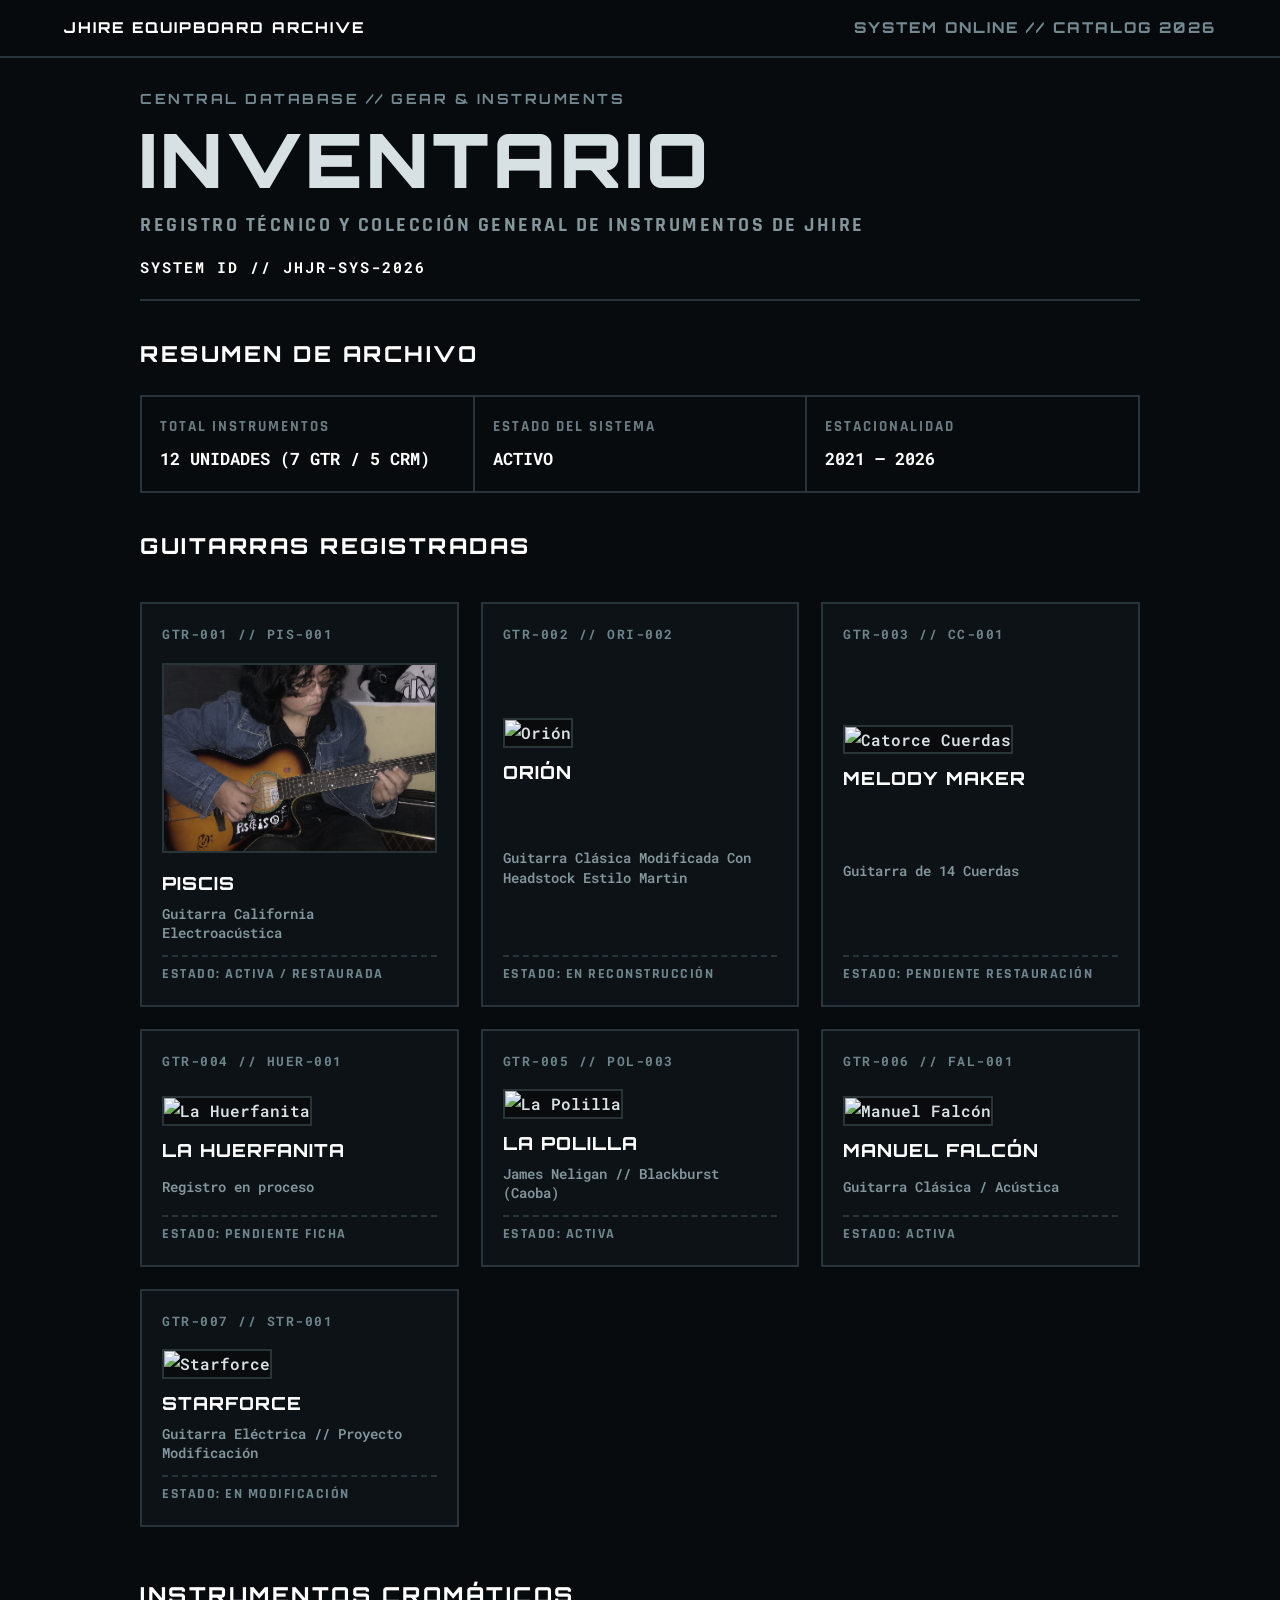
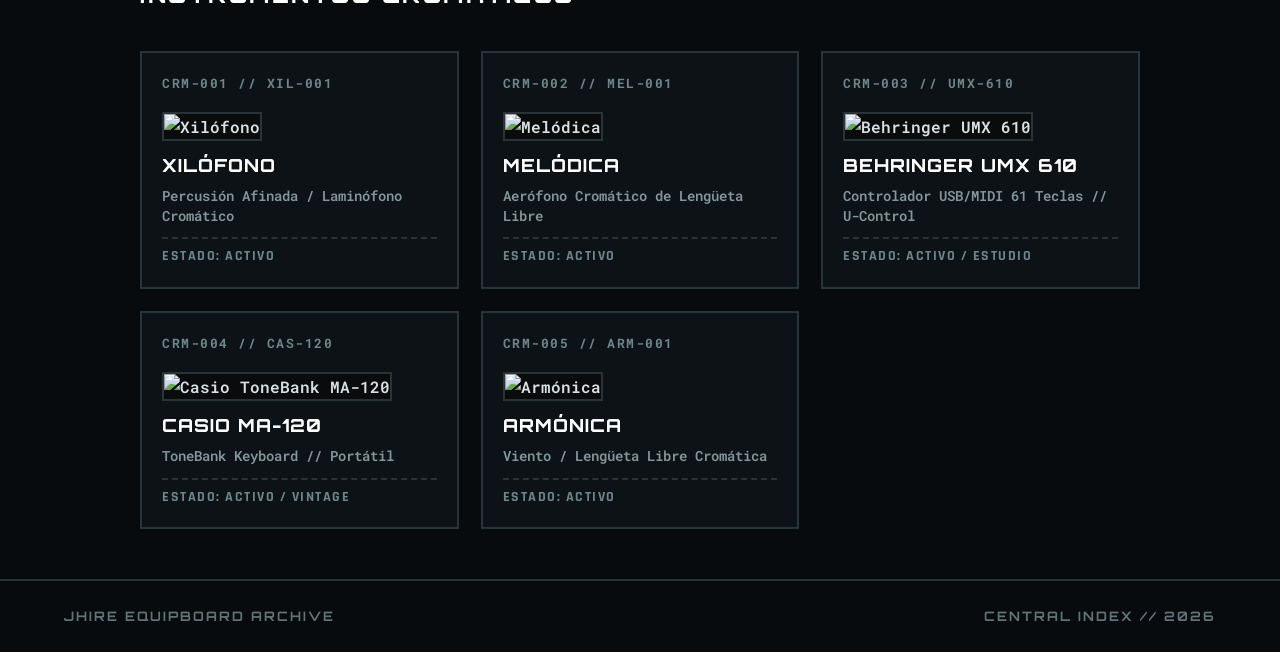
==== index.html @ e53de6ff "Actualizar index.html" ====
<!DOCTYPE html>
<html lang="es">
<head>
    <meta charset="UTF-8">
    <meta name="viewport" content="width=device-width, initial-scale=1.0">
    <title>JHIRE EQUIPBOARD ARCHIVE</title>
    <link rel="preconnect" href="https://fonts.googleapis.com">
    <link rel="preconnect" href="https://fonts.gstatic.com" crossorigin>
    <link href="https://fonts.googleapis.com/css2?family=Share+Tech+Mono&family=Space+Mono:ital,wght@0,400;0,700;1,400&display=swap" rel="stylesheet">
    <link rel="stylesheet" href="style.css">
    <link rel="icon" type="image/png" href="favicon.png">
</head>
<body>

    <header>
        <div class="system">
            JHIRE EQUIPBOARD ARCHIVE
        </div>
        <div class="status">
            SYSTEM ONLINE // CATALOG 2026
        </div>
    </header>

    <main>

        <section class="hero">
            <div class="classification">
                CENTRAL DATABASE // GEAR & INSTRUMENTS
            </div>
            <h1>INVENTARIO</h1>
            <p class="subtitle">
                REGISTRO TÉCNICO Y COLECCIÓN GENERAL DE INSTRUMENTOS DE JHIRE
            </p>
            <p class="serial">
                SYSTEM ID // JHJR-SYS-2026
            </p>
        </section>

        <!-- DASHBOARD DE MÉTRICAS GENERALES -->
        <section class="specifications">
            <h2>RESUMEN DE ARCHIVO</h2>
            <div class="data-grid">
                <div>
                    <span>TOTAL INSTRUMENTOS</span>
                    <strong>12 UNIDADES (7 GTR / 5 CRM)</strong>
                </div>
                <div>
                    <span>ESTADO DEL SISTEMA</span>
                    <strong>ACTIVO</strong>
                </div>
                <div>
                    <span>ESTACIONALIDAD</span>
                    <strong>2021 — 2026</strong>
                </div>
            </div>
        </section>

        <!-- SECCIÓN 01: GUITARRAS REGISTRADAS -->
        <section class="catalog">
            <h2>GUITARRAS REGISTRADAS</h2>

            <div class="guitar-grid">

                <!-- TARJETA 01: PISCIS -->
                <div class="guitar-card">
                    <span class="serial">GTR-001 // PIS-001</span>
                    <a href="guitarras/1_piscis/index_piscis.html">
                        <img src="1-piscis-index.png" alt="Piscis">
                        <h3>PISCIS</h3>
                    </a>
                    <p>Guitarra California Electroacústica</p>
                    <p class="status">ESTADO: ACTIVA / RESTAURADA</p>
                </div>

                <!-- TARJETA 02: ORIÓN -->
                <div class="guitar-card">
                    <span class="serial">GTR-002 // ORI-002</span>
                    <a href="guitarras/2_orion/index_orion.html">
                        <img src="guitarras/2_orion/orion-main.jpg" alt="Orión">
                        <h3>ORIÓN</h3>
                    </a>
                    <p>Guitarra Clásica Modificada Con Headstock Estilo Martin</p>
                    <p class="status">ESTADO: EN RECONSTRUCCIÓN</p>
                </div>

                <!-- TARJETA 03: MELODY MAKER -->
                <div class="guitar-card">
                    <span class="serial">GTR-003 // CC-001</span>
                    <a href="guitarras/3_catorce cuerdas/index_baca.html">
                        <img src="guitarras/3_catorce cuerdas/cc-main.jpg" alt="Catorce Cuerdas">
                        <h3>MELODY MAKER</h3>
                    </a>
                    <p>Guitarra de 14 Cuerdas</p>
                    <p class="status">ESTADO: PENDIENTE RESTAURACIÓN</p>
                </div>

                <!-- TARJETA 04: LA HUERFANITA -->
                <div class="guitar-card">
                    <span class="serial">GTR-004 // HUER-001</span>
                    <a href="guitarras/4_la_huerfanita/index_huerfanita.html">
                        <img src="guitarras/4_la_huerfanita/huerfanita-main.jpg" alt="La Huerfanita">
                        <h3>LA HUERFANITA</h3>
                    </a>
                    <p>Registro en proceso</p>
                    <p class="status">ESTADO: PENDIENTE FICHA</p>
                </div>

                <!-- TARJETA 05: LA POLILLA -->
                <div class="guitar-card">
                    <span class="serial">GTR-005 // POL-003</span>
                    <a href="guitarras/5_la_polilla/index_polilla.html">
                        <img src="guitarras/5_la_polilla/polilla-main.jpg" alt="La Polilla">
                        <h3>LA POLILLA</h3>
                    </a>
                    <p>James Neligan // Blackburst (Caoba)</p>
                    <p class="status">ESTADO: ACTIVA</p>
                </div>

                <!-- TARJETA 06: MANUEL FALCÓN -->
                <div class="guitar-card">
                    <span class="serial">GTR-006 // FAL-001</span>
                    <a href="guitarras/6_manuel_falcon/index_falcon.html">
                        <img src="guitarras/6_manuel_falcon/falcon-main.jpg" alt="Manuel Falcón">
                        <h3>MANUEL FALCÓN</h3>
                    </a>
                    <p>Guitarra Clásica / Acústica</p>
                    <p class="status">ESTADO: ACTIVA</p>
                </div>

                <!-- TARJETA 07: STARFORCE -->
                <div class="guitar-card">
                    <span class="serial">GTR-007 // STR-001</span>
                    <a href="guitarras/7_starforce/index_starforce.html">
                        <img src="guitarras/7_starforce/starforce-main.jpg" alt="Starforce">
                        <h3>STARFORCE</h3>
                    </a>
                    <p>Guitarra Eléctrica // Proyecto Modificación</p>
                    <p class="status">ESTADO: EN MODIFICACIÓN</p>
                </div>

            </div>
        </section>

        <!-- SECCIÓN 02: INSTRUMENTOS CROMÁTICOS -->
        <section class="catalog">
            <h2>INSTRUMENTOS CROMÁTICOS</h2>

            <div class="guitar-grid">

                <!-- TARJETA 01: XILÓFONO -->
                <div class="guitar-card">
                    <span class="serial">CRM-001 // XIL-001</span>
                    <a href="cromaticos/1_xilofono/index_xilofono.html">
                        <img src="cromaticos/1_xilofono/xilofono-main.jpg" alt="Xilófono">
                        <h3>XILÓFONO</h3>
                    </a>
                    <p>Percusión Afinada / Laminófono Cromático</p>
                    <p class="status">ESTADO: ACTIVO</p>
                </div>

                <!-- TARJETA 02: MELÓDICA -->
                <div class="guitar-card">
                    <span class="serial">CRM-002 // MEL-001</span>
                    <a href="cromaticos/2_melodica/index_melodica.html">
                        <img src="cromaticos/2_melodica/melodica-main.jpg" alt="Melódica">
                        <h3>MELÓDICA</h3>
                    </a>
                    <p>Aerófono Cromático de Lengüeta Libre</p>
                    <p class="status">ESTADO: ACTIVO</p>
                </div>

                <!-- TARJETA 03: BEHRINGER UMX 610 -->
                <div class="guitar-card">
                    <span class="serial">CRM-003 // UMX-610</span>
                    <a href="cromaticos/3_behringermidi/index_behringer.html">
                        <img src="cromaticos/3_behringermidi/behringer-main.jpg" alt="Behringer UMX 610">
                        <h3>BEHRINGER UMX 610</h3>
                    </a>
                    <p>Controlador USB/MIDI 61 Teclas // U-Control</p>
                    <p class="status">ESTADO: ACTIVO / ESTUDIO</p>
                </div>

                <!-- TARJETA 04: CASIO TONEBANK MA-120 -->
                <div class="guitar-card">
                    <span class="serial">CRM-004 // CAS-120</span>
                    <a href="cromaticos/4_casiotonebank/index_casio.html">
                        <img src="cromaticos/4_casiotonebank/casio-main.jpg" alt="Casio ToneBank MA-120">
                        <h3>CASIO MA-120</h3>
                    </a>
                    <p>ToneBank Keyboard // Portátil</p>
                    <p class="status">ESTADO: ACTIVO / VINTAGE</p>
                </div>

                <!-- TARJETA 05: ARMÓNICA -->
                <div class="guitar-card">
                    <span class="serial">CRM-005 // ARM-001</span>
                    <a href="cromaticos/5_armonica/index_armonica.html">
                        <img src="cromaticos/5_armonica/armonica-main.jpg" alt="Armónica">
                        <h3>ARMÓNICA</h3>
                    </a>
                    <p>Viento / Lengüeta Libre Cromática</p>
                    <p class="status">ESTADO: ACTIVO</p>
                </div>

            </div>
        </section>

    </main>

    <footer>
        <p>JHIRE EQUIPBOARD ARCHIVE</p>
        <p>CENTRAL INDEX // 2026</p>
    </footer>

</body>
</html>
---- style.css ----
/* ===================================================
   1. CONFIGURACIÓN Y FUENTES FORMALES Y PESADAS
   =================================================== */
/* Importamos Orbitron (para títulos técnicos y formales) y Rajdhani / Roboto Mono */
@import url('https://fonts.googleapis.com/css2?family=Orbitron:wght@700;800;900&family=Rajdhani:wght@600;700&family=Roboto+Mono:wght@600;700&display=swap');

*,
*::before,
*::after {
  box-sizing: border-box;
  margin: 0;
  padding: 0;
}

body {
  background: #080b0d;
  color: #d7e0e3;
  /* Se aumenta el tamaño de fuente general a 16px */
  font-family: 'Roboto Mono', monospace;
  font-size: 16px;
  font-weight: 600;
  line-height: 1.6;
}

/* ===================================================
   2. NAVEGACIÓN Y ENCABEZADO
   =================================================== */
header {
  position: sticky;
  top: 0;
  z-index: 1000;
  display: flex;
  justify-content: space-between;
  align-items: center;
  padding: 16px 5%;
  background-color: rgba(8, 11, 13, 0.95);
  backdrop-filter: blur(8px);
  border-bottom: 2px solid #27343a;
  font-family: 'Orbitron', sans-serif;
  font-size: 15px;
  font-weight: 800;
  letter-spacing: 2px;
}

.system {
  color: #ffffff;
}

.status {
  color: #728890;
}

/* ===================================================
   3. ESTRUCTURA PRINCIPAL Y HERO
   =================================================== */
main {
  width: min(1000px, 90%);
  margin: 0 auto;
}

section {
  margin-bottom: 35px;
}

.hero {
  padding: 30px 0 20px;
  border-bottom: 2px solid #27343a;
}

.classification {
  margin-bottom: 10px;
  color: #728890;
  font-family: 'Orbitron', sans-serif;
  font-size: 14px;
  font-weight: 700;
  letter-spacing: 2.5px;
}

h1 {
  /* Título de mayor impacto y legibilidad */
  font-family: 'Orbitron', sans-serif;
  font-size: clamp(45px, 7vw, 75px);
  font-weight: 900;
  line-height: 1.05;
  letter-spacing: 4px;
  text-transform: uppercase;
}

h2 {
  margin-bottom: 24px;
  color: #ffffff;
  font-family: 'Orbitron', sans-serif;
  font-size: 22px;
  font-weight: 800;
  letter-spacing: 2.5px;
  text-transform: uppercase;
}

.subtitle {
  margin-top: 10px;
  color: #82969c;
  font-family: 'Rajdhani', sans-serif;
  font-size: 20px;
  font-weight: 700;
  letter-spacing: 2.5px;
}

.serial {
  margin-top: 14px;
  color: #ffffff;
  font-family: 'Roboto Mono', monospace;
  font-size: 15px;
  font-weight: 700;
  letter-spacing: 2px;
}

/* ===================================================
   4. ELEMENTOS MULTIMEDIA Y GRILLAS DE DATOS
   =================================================== */
.photo {
  margin: 25px 0;
}

.photo img,
main section > img {
  display: block;
  max-width: 100%;
  max-height: 420px;
  width: auto;
  height: auto;
  margin: 0 auto;
  border: 2px solid #27343a;
  object-fit: contain;
  filter: grayscale(15%);
  transition: filter 0.3s ease;
}

.photo img:hover,
main section > img:hover {
  filter: grayscale(0%);
}

.data-grid {
  display: grid;
  grid-template-columns: repeat(3, 1fr);
  border-top: 2px solid #27343a;
  border-left: 2px solid #27343a;
}

.data-grid div {
  padding: 18px;
  border-right: 2px solid #27343a;
  border-bottom: 2px solid #27343a;
}

.data-grid span {
  display: block;
  margin-bottom: 6px;
  color: #687b82;
  font-family: 'Rajdhani', sans-serif;
  font-size: 15px;
  font-weight: 700;
  letter-spacing: 2px;
  text-transform: uppercase;
}

.data-grid strong {
  color: #ffffff;
  font-family: 'Roboto Mono', monospace;
  font-size: 17px;
  font-weight: 700;
}

/* ===================================================
   5. INVENTARIO Y TARJETAS DE GUITARRAS
   =================================================== */
.guitar-grid {
  display: grid;
  grid-template-columns: repeat(auto-fill, minmax(280px, 1fr));
  gap: 22px;
  padding: 15px 0;
}

.guitar-card {
  display: flex;
  flex-direction: column;
  justify-content: space-between;
  padding: 20px;
  background: #0d1216;
  border: 2px solid #27343a;
  transition: all 0.3s ease;
}

.guitar-card:hover {
  border-color: #d7e0e3;
  transform: translateY(-4px);
  box-shadow: 0 4px 20px rgba(0, 0, 0, 0.6);
}

.guitar-card a {
  color: inherit;
  text-decoration: none;
}

.guitar-card .serial {
  margin-top: 0;
  margin-bottom: 8px;
  color: #6d858c;
  font-size: 13px;
  font-weight: 700;
  letter-spacing: 1.5px;
}

.guitar-card img {
  width: 100%;
  height: 190px;
  margin: 10px 0;
  background-color: #080b0d;
  border: 2px solid #27343a;
  object-fit: cover;
  filter: grayscale(20%);
  transition: filter 0.3s ease, border-color 0.3s ease;
}

.guitar-card:hover img {
  border-color: #6d858c;
  filter: grayscale(0%);
}

.guitar-card h3 {
  margin-bottom: 6px;
  color: #ffffff;
  font-family: 'Orbitron', sans-serif;
  font-size: 18px;
  font-weight: 800;
  letter-spacing: 1px;
}

.guitar-card p {
  color: #82969c;
  font-size: 14px;
  font-weight: 600;
  line-height: 1.4;
}

.guitar-card .status {
  margin-top: 12px;
  padding-top: 8px;
  border-top: 2px dashed #27343a;
  color: #6d858c;
  font-family: 'Rajdhani', sans-serif;
  font-size: 14px;
  font-weight: 700;
  letter-spacing: 1.5px;
}

/* ===================================================
   6. HISTORIAL, MODIFICACIONES Y EVENTOS
   =================================================== */
.history p {
  max-width: 850px;
  margin-bottom: 22px;
  color: #aebdc1;
  font-size: 16px;
}

.modifications ul {
  list-style: none;
}

.modifications li {
  padding: 14px 0;
  border-bottom: 2px solid #27343a;
  color: #aebdc1;
  font-size: 16px;
}

.modifications li::before {
  content: ">";
  margin-right: 12px;
  color: #ffffff;
  font-weight: 700;
}

.event {
  display: grid;
  grid-template-columns: 110px 1fr;
  padding: 22px 0;
  border-top: 2px solid #27343a;
}

.year {
  color: #ffffff;
  font-family: 'Orbitron', sans-serif;
  font-size: 22px;
  font-weight: 800;
}

.event h3 {
  margin-bottom: 6px;
  font-family: 'Orbitron', sans-serif;
  font-size: 16px;
  font-weight: 800;
  letter-spacing: 1.5px;
}

.event p {
  color: #82969c;
  font-size: 15px;
}

.importance {
  padding: 28px;
  border: 2px solid #27343a;
}

.importance p {
  max-width: 850px;
  margin-bottom: 18px;
  color: #aebdc1;
  font-size: 16px;
}

.quote {
  margin-top: 25px;
  color: #ffffff !important;
  font-family: 'Orbitron', sans-serif;
  font-size: 19px;
  font-weight: 800;
}

/* ===================================================
   7. PIE DE PÁGINA (FOOTER)
   =================================================== */
footer {
  display: flex;
  justify-content: space-between;
  padding: 25px 5%;
  border-top: 2px solid #27343a;
  color: #62747a;
  font-family: 'Orbitron', sans-serif;
  font-size: 13px;
  font-weight: 700;
  letter-spacing: 2px;
}

/* ===================================================
   8. ADAPTABILIDAD (RESPONSIVE - MÓVIL)
   =================================================== */
@media (max-width: 700px) {
  header {
    flex-direction: column;
    align-items: flex-start;
    gap: 8px;
  }

  .hero {
    padding-top: 30px;
  }

  .data-grid {
    grid-template-columns: 1fr;
  }

  .guitar-grid {
    grid-template-columns: 1fr;
  }

  .event {
    grid-template-columns: 80px 1fr;
  }

  .importance {
    padding: 20px;
  }

  footer {
    flex-direction: column;
    gap: 8px;
  }
}
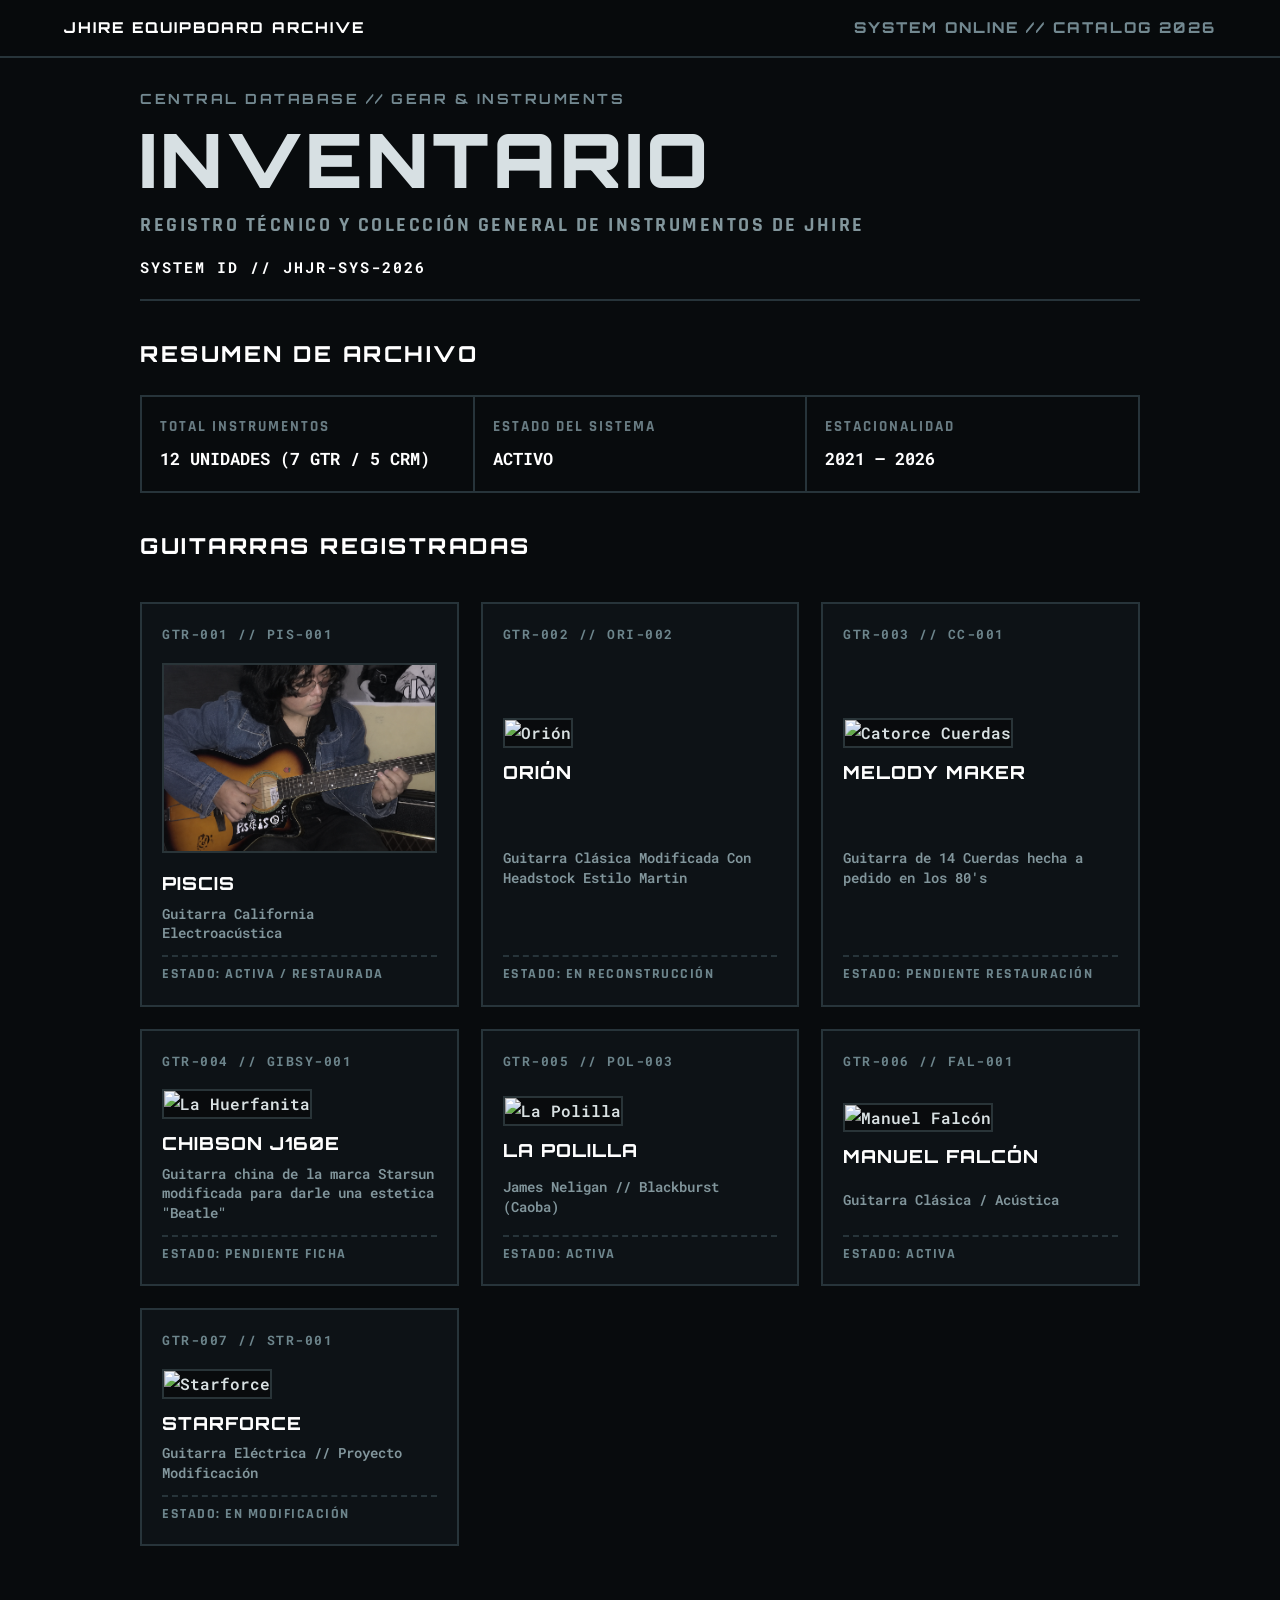
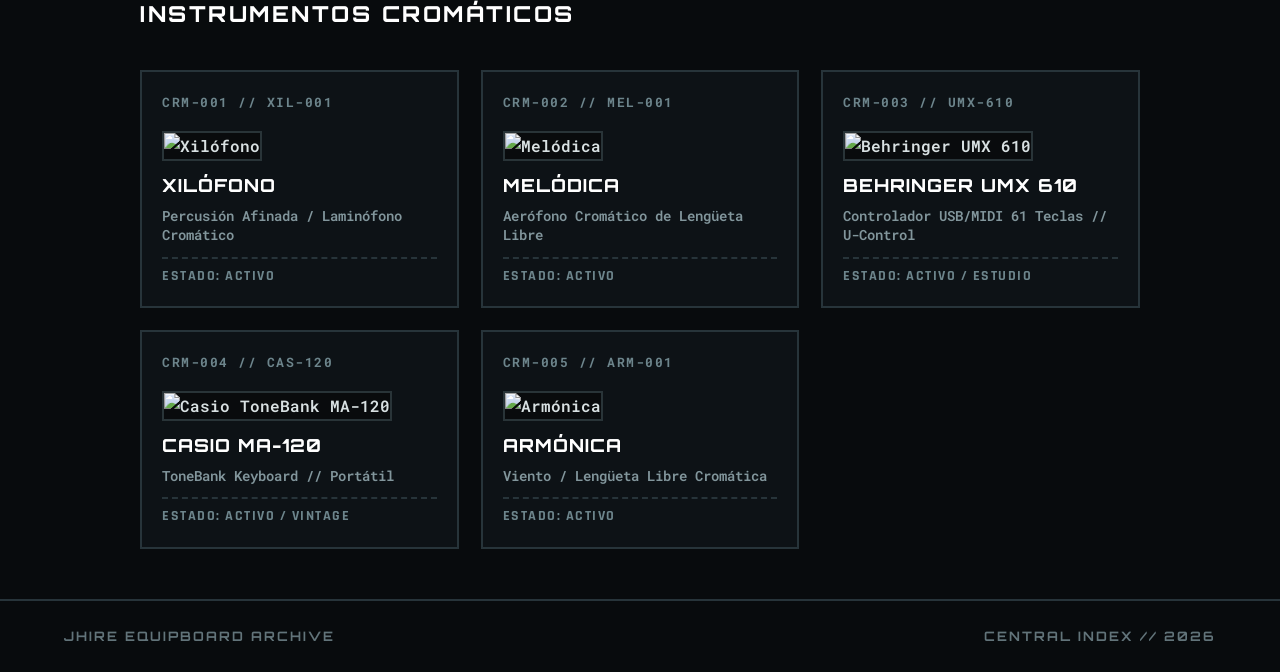
==== commit 6acb47cc: "Actualizar index.html" ====
--- a/index.html
+++ b/index.html
@@ -90,18 +90,18 @@
                         <img src="guitarras/3_catorce cuerdas/cc-main.jpg" alt="Catorce Cuerdas">
                         <h3>MELODY MAKER</h3>
                     </a>
-                    <p>Guitarra de 14 Cuerdas</p>
+                    <p>Guitarra de 14 Cuerdas hecha a pedido en los 80's</p>
                     <p class="status">ESTADO: PENDIENTE RESTAURACIÓN</p>
                 </div>
 
-                <!-- TARJETA 04: LA HUERFANITA -->
-                <div class="guitar-card">
-                    <span class="serial">GTR-004 // HUER-001</span>
+                <!-- TARJETA 04: CHIBSON -->
+                <div class="guitar-card">
+                    <span class="serial">GTR-004 // GIBSY-001</span>
                     <a href="guitarras/4_la_huerfanita/index_huerfanita.html">
                         <img src="guitarras/4_la_huerfanita/huerfanita-main.jpg" alt="La Huerfanita">
-                        <h3>LA HUERFANITA</h3>
-                    </a>
-                    <p>Registro en proceso</p>
+                        <h3>CHIBSON J160E</h3>
+                    </a>
+                    <p>Guitarra china de la marca Starsun modificada para darle una estetica "Beatle"</p>
                     <p class="status">ESTADO: PENDIENTE FICHA</p>
                 </div>
 
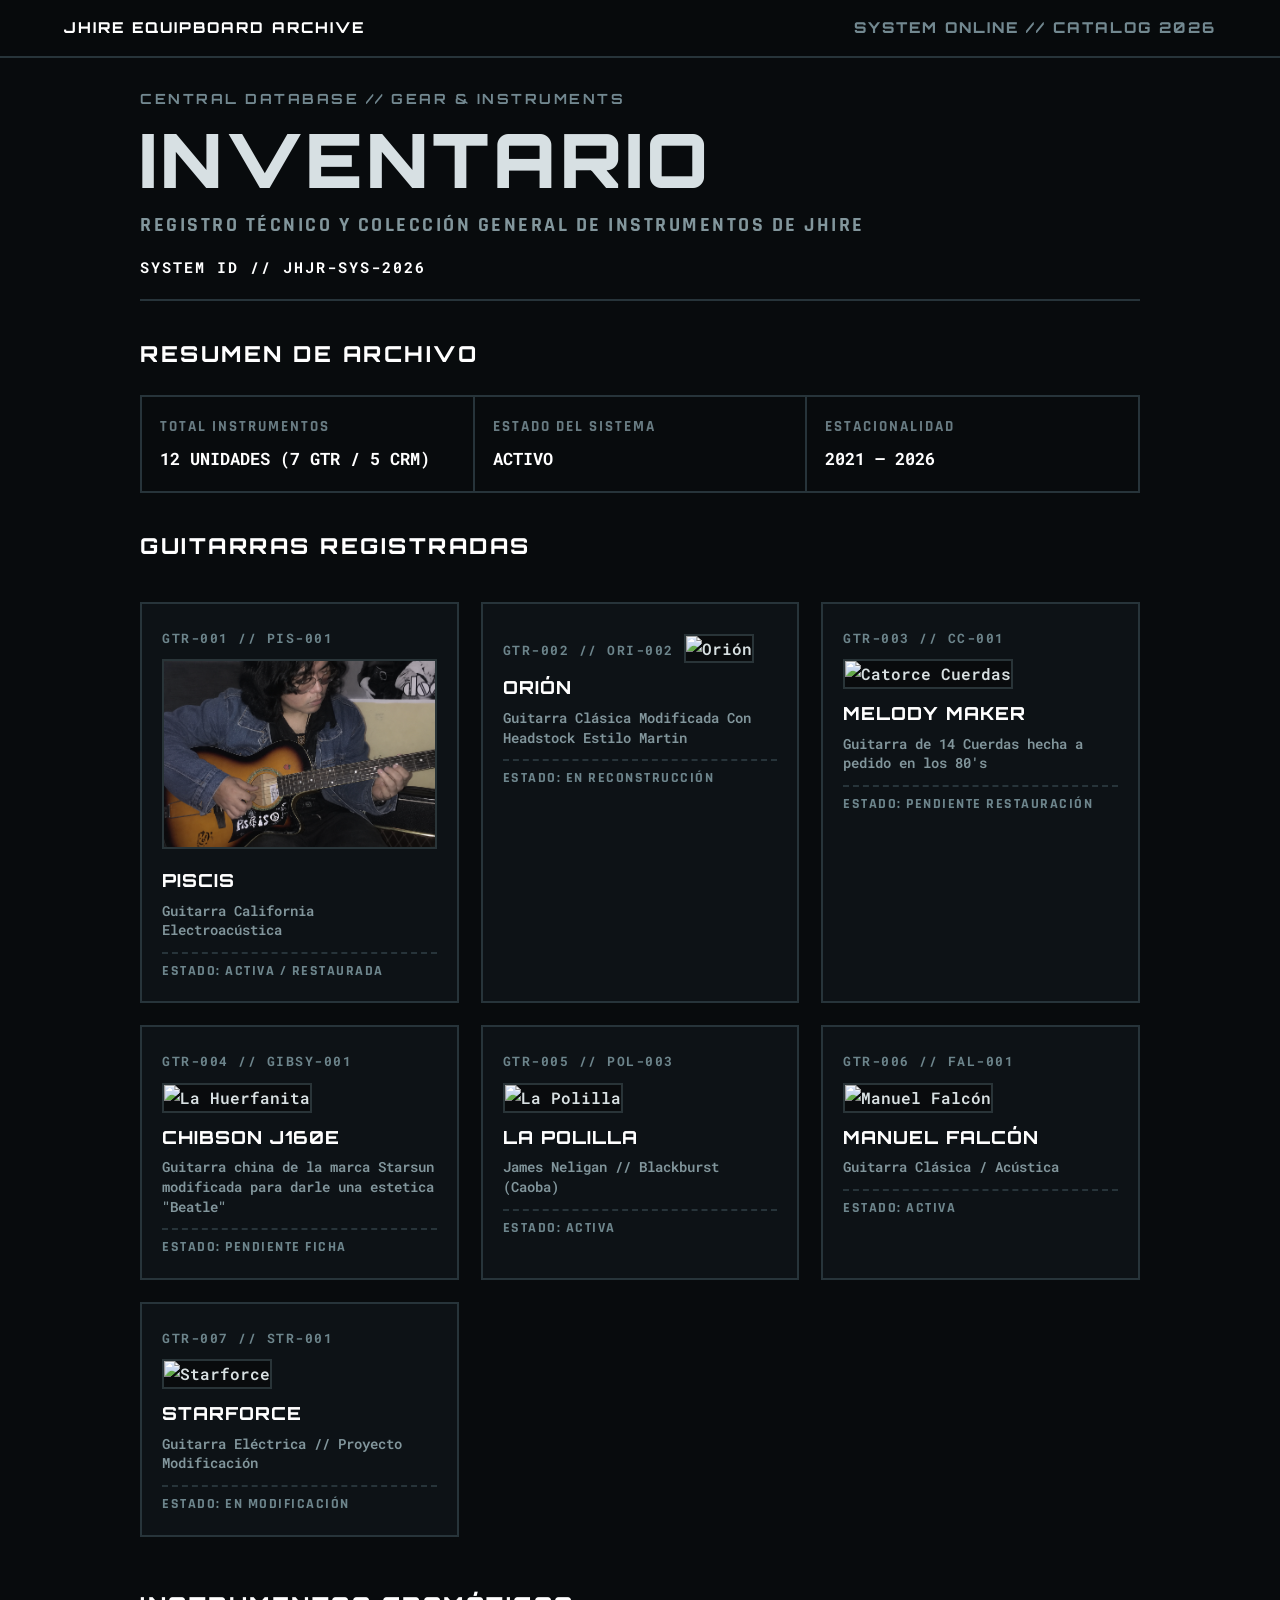
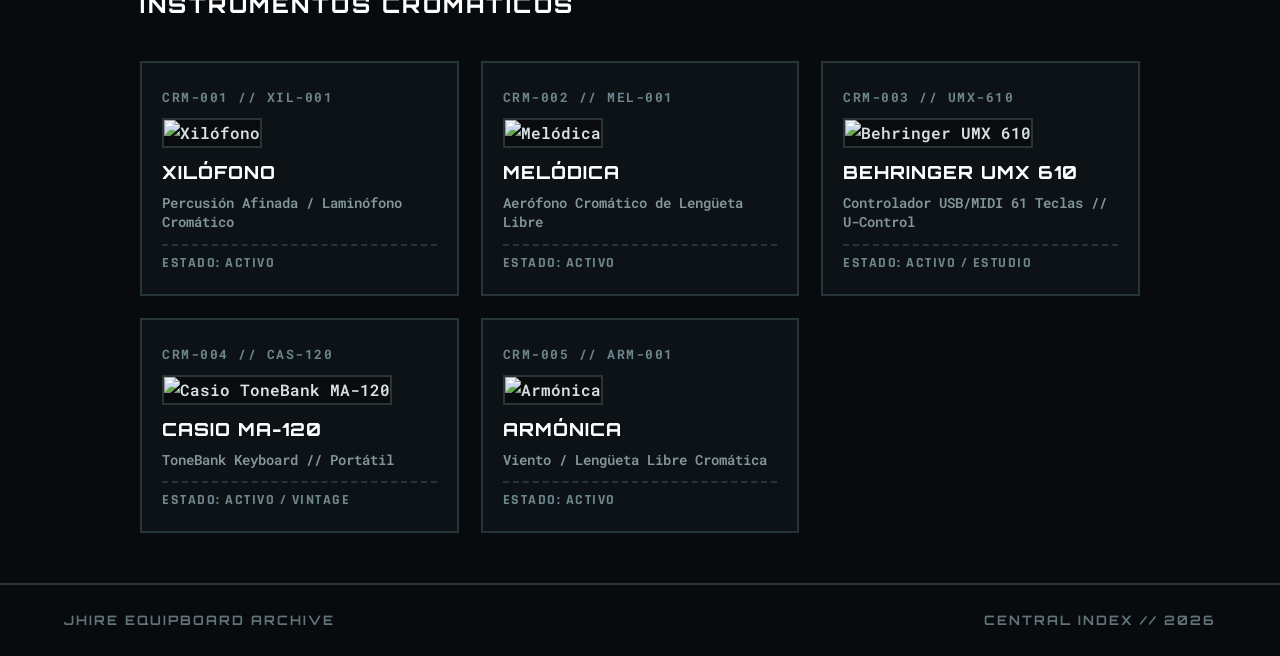
==== commit eb7f859a: "Refactor guitar card links and remove duplicates Updated guitar card links to include 'card-link' cl" ====
--- a/index.html
+++ b/index.html
@@ -63,79 +63,79 @@
 
                 <!-- TARJETA 01: PISCIS -->
                 <div class="guitar-card">
-                    <span class="serial">GTR-001 // PIS-001</span>
-                    <a href="guitarras/1_piscis/index_piscis.html">
+                    <a href="guitarras/1_piscis/index_piscis.html" class="card-link">
+                        <span class="serial">GTR-001 // PIS-001</span>
                         <img src="1-piscis-index.png" alt="Piscis">
                         <h3>PISCIS</h3>
-                    </a>
-                    <p>Guitarra California Electroacústica</p>
-                    <p class="status">ESTADO: ACTIVA / RESTAURADA</p>
+                        <p>Guitarra California Electroacústica</p>
+                        <p class="status">ESTADO: ACTIVA / RESTAURADA</p>
+                    </a>
                 </div>
 
                 <!-- TARJETA 02: ORIÓN -->
                 <div class="guitar-card">
-                    <span class="serial">GTR-002 // ORI-002</span>
-                    <a href="guitarras/2_orion/index_orion.html">
+                    <a href="guitarras/2_orion/index_orion.html" class="card-link">
+                        <span class="serial">GTR-002 // ORI-002</span>
                         <img src="guitarras/2_orion/orion-main.jpg" alt="Orión">
                         <h3>ORIÓN</h3>
-                    </a>
-                    <p>Guitarra Clásica Modificada Con Headstock Estilo Martin</p>
-                    <p class="status">ESTADO: EN RECONSTRUCCIÓN</p>
+                        <p>Guitarra Clásica Modificada Con Headstock Estilo Martin</p>
+                        <p class="status">ESTADO: EN RECONSTRUCCIÓN</p>
+                    </a>
                 </div>
 
                 <!-- TARJETA 03: MELODY MAKER -->
                 <div class="guitar-card">
-                    <span class="serial">GTR-003 // CC-001</span>
-                    <a href="guitarras/3_catorce cuerdas/index_baca.html">
+                    <a href="guitarras/3_catorce cuerdas/index_baca.html" class="card-link">
+                        <span class="serial">GTR-003 // CC-001</span>
                         <img src="guitarras/3_catorce cuerdas/cc-main.jpg" alt="Catorce Cuerdas">
                         <h3>MELODY MAKER</h3>
-                    </a>
-                    <p>Guitarra de 14 Cuerdas hecha a pedido en los 80's</p>
-                    <p class="status">ESTADO: PENDIENTE RESTAURACIÓN</p>
+                        <p>Guitarra de 14 Cuerdas hecha a pedido en los 80's</p>
+                        <p class="status">ESTADO: PENDIENTE RESTAURACIÓN</p>
+                    </a>
                 </div>
 
                 <!-- TARJETA 04: CHIBSON -->
                 <div class="guitar-card">
-                    <span class="serial">GTR-004 // GIBSY-001</span>
-                    <a href="guitarras/4_la_huerfanita/index_huerfanita.html">
+                    <a href="guitarras/4_la_huerfanita/index_gibson.html" class="card-link">
+                        <span class="serial">GTR-004 // GIBSY-001</span>
                         <img src="guitarras/4_la_huerfanita/huerfanita-main.jpg" alt="La Huerfanita">
                         <h3>CHIBSON J160E</h3>
-                    </a>
-                    <p>Guitarra china de la marca Starsun modificada para darle una estetica "Beatle"</p>
-                    <p class="status">ESTADO: PENDIENTE FICHA</p>
+                        <p>Guitarra china de la marca Starsun modificada para darle una estetica "Beatle"</p>
+                        <p class="status">ESTADO: PENDIENTE FICHA</p>
+                    </a>
                 </div>
 
                 <!-- TARJETA 05: LA POLILLA -->
                 <div class="guitar-card">
-                    <span class="serial">GTR-005 // POL-003</span>
-                    <a href="guitarras/5_la_polilla/index_polilla.html">
+                    <a href="guitarras/5_la_polilla/index_polilla.html" class="card-link">
+                        <span class="serial">GTR-005 // POL-003</span>
                         <img src="guitarras/5_la_polilla/polilla-main.jpg" alt="La Polilla">
                         <h3>LA POLILLA</h3>
-                    </a>
-                    <p>James Neligan // Blackburst (Caoba)</p>
-                    <p class="status">ESTADO: ACTIVA</p>
+                        <p>James Neligan // Blackburst (Caoba)</p>
+                        <p class="status">ESTADO: ACTIVA</p>
+                    </a>
                 </div>
 
                 <!-- TARJETA 06: MANUEL FALCÓN -->
                 <div class="guitar-card">
-                    <span class="serial">GTR-006 // FAL-001</span>
-                    <a href="guitarras/6_manuel_falcon/index_falcon.html">
+                    <a href="guitarras/6_manuel_falcon/index_falcon.html" class="card-link">
+                        <span class="serial">GTR-006 // FAL-001</span>
                         <img src="guitarras/6_manuel_falcon/falcon-main.jpg" alt="Manuel Falcón">
                         <h3>MANUEL FALCÓN</h3>
-                    </a>
-                    <p>Guitarra Clásica / Acústica</p>
-                    <p class="status">ESTADO: ACTIVA</p>
+                        <p>Guitarra Clásica / Acústica</p>
+                        <p class="status">ESTADO: ACTIVA</p>
+                    </a>
                 </div>
 
                 <!-- TARJETA 07: STARFORCE -->
                 <div class="guitar-card">
-                    <span class="serial">GTR-007 // STR-001</span>
-                    <a href="guitarras/7_starforce/index_starforce.html">
+                    <a href="guitarras/7_starforce/index_starforce.html" class="card-link">
+                        <span class="serial">GTR-007 // STR-001</span>
                         <img src="guitarras/7_starforce/starforce-main.jpg" alt="Starforce">
                         <h3>STARFORCE</h3>
-                    </a>
-                    <p>Guitarra Eléctrica // Proyecto Modificación</p>
-                    <p class="status">ESTADO: EN MODIFICACIÓN</p>
+                        <p>Guitarra Eléctrica // Proyecto Modificación</p>
+                        <p class="status">ESTADO: EN MODIFICACIÓN</p>
+                    </a>
                 </div>
 
             </div>
@@ -149,57 +149,57 @@
 
                 <!-- TARJETA 01: XILÓFONO -->
                 <div class="guitar-card">
-                    <span class="serial">CRM-001 // XIL-001</span>
-                    <a href="cromaticos/1_xilofono/index_xilofono.html">
+                    <a href="cromaticos/1_xilofono/index_xilofono.html" class="card-link">
+                        <span class="serial">CRM-001 // XIL-001</span>
                         <img src="cromaticos/1_xilofono/xilofono-main.jpg" alt="Xilófono">
                         <h3>XILÓFONO</h3>
-                    </a>
-                    <p>Percusión Afinada / Laminófono Cromático</p>
-                    <p class="status">ESTADO: ACTIVO</p>
+                        <p>Percusión Afinada / Laminófono Cromático</p>
+                        <p class="status">ESTADO: ACTIVO</p>
+                    </a>
                 </div>
 
                 <!-- TARJETA 02: MELÓDICA -->
                 <div class="guitar-card">
-                    <span class="serial">CRM-002 // MEL-001</span>
-                    <a href="cromaticos/2_melodica/index_melodica.html">
+                    <a href="cromaticos/2_melodica/index_melodica.html" class="card-link">
+                        <span class="serial">CRM-002 // MEL-001</span>
                         <img src="cromaticos/2_melodica/melodica-main.jpg" alt="Melódica">
                         <h3>MELÓDICA</h3>
-                    </a>
-                    <p>Aerófono Cromático de Lengüeta Libre</p>
-                    <p class="status">ESTADO: ACTIVO</p>
+                        <p>Aerófono Cromático de Lengüeta Libre</p>
+                        <p class="status">ESTADO: ACTIVO</p>
+                    </a>
                 </div>
 
                 <!-- TARJETA 03: BEHRINGER UMX 610 -->
                 <div class="guitar-card">
-                    <span class="serial">CRM-003 // UMX-610</span>
-                    <a href="cromaticos/3_behringermidi/index_behringer.html">
+                    <a href="cromaticos/3_behringermidi/index_behringer.html" class="card-link">
+                        <span class="serial">CRM-003 // UMX-610</span>
                         <img src="cromaticos/3_behringermidi/behringer-main.jpg" alt="Behringer UMX 610">
                         <h3>BEHRINGER UMX 610</h3>
-                    </a>
-                    <p>Controlador USB/MIDI 61 Teclas // U-Control</p>
-                    <p class="status">ESTADO: ACTIVO / ESTUDIO</p>
+                        <p>Controlador USB/MIDI 61 Teclas // U-Control</p>
+                        <p class="status">ESTADO: ACTIVO / ESTUDIO</p>
+                    </a>
                 </div>
 
                 <!-- TARJETA 04: CASIO TONEBANK MA-120 -->
                 <div class="guitar-card">
-                    <span class="serial">CRM-004 // CAS-120</span>
-                    <a href="cromaticos/4_casiotonebank/index_casio.html">
+                    <a href="cromaticos/4_casiotonebank/index_casio.html" class="card-link">
+                        <span class="serial">CRM-004 // CAS-120</span>
                         <img src="cromaticos/4_casiotonebank/casio-main.jpg" alt="Casio ToneBank MA-120">
                         <h3>CASIO MA-120</h3>
-                    </a>
-                    <p>ToneBank Keyboard // Portátil</p>
-                    <p class="status">ESTADO: ACTIVO / VINTAGE</p>
+                        <p>ToneBank Keyboard // Portátil</p>
+                        <p class="status">ESTADO: ACTIVO / VINTAGE</p>
+                    </a>
                 </div>
 
                 <!-- TARJETA 05: ARMÓNICA -->
                 <div class="guitar-card">
-                    <span class="serial">CRM-005 // ARM-001</span>
-                    <a href="cromaticos/5_armonica/index_armonica.html">
+                    <a href="cromaticos/5_armonica/index_armonica.html" class="card-link">
+                        <span class="serial">CRM-005 // ARM-001</span>
                         <img src="cromaticos/5_armonica/armonica-main.jpg" alt="Armónica">
                         <h3>ARMÓNICA</h3>
-                    </a>
-                    <p>Viento / Lengüeta Libre Cromática</p>
-                    <p class="status">ESTADO: ACTIVO</p>
+                        <p>Viento / Lengüeta Libre Cromática</p>
+                        <p class="status">ESTADO: ACTIVO</p>
+                    </a>
                 </div>
 
             </div>
@@ -213,4 +213,4 @@
     </footer>
 
 </body>
-</html>+</html>
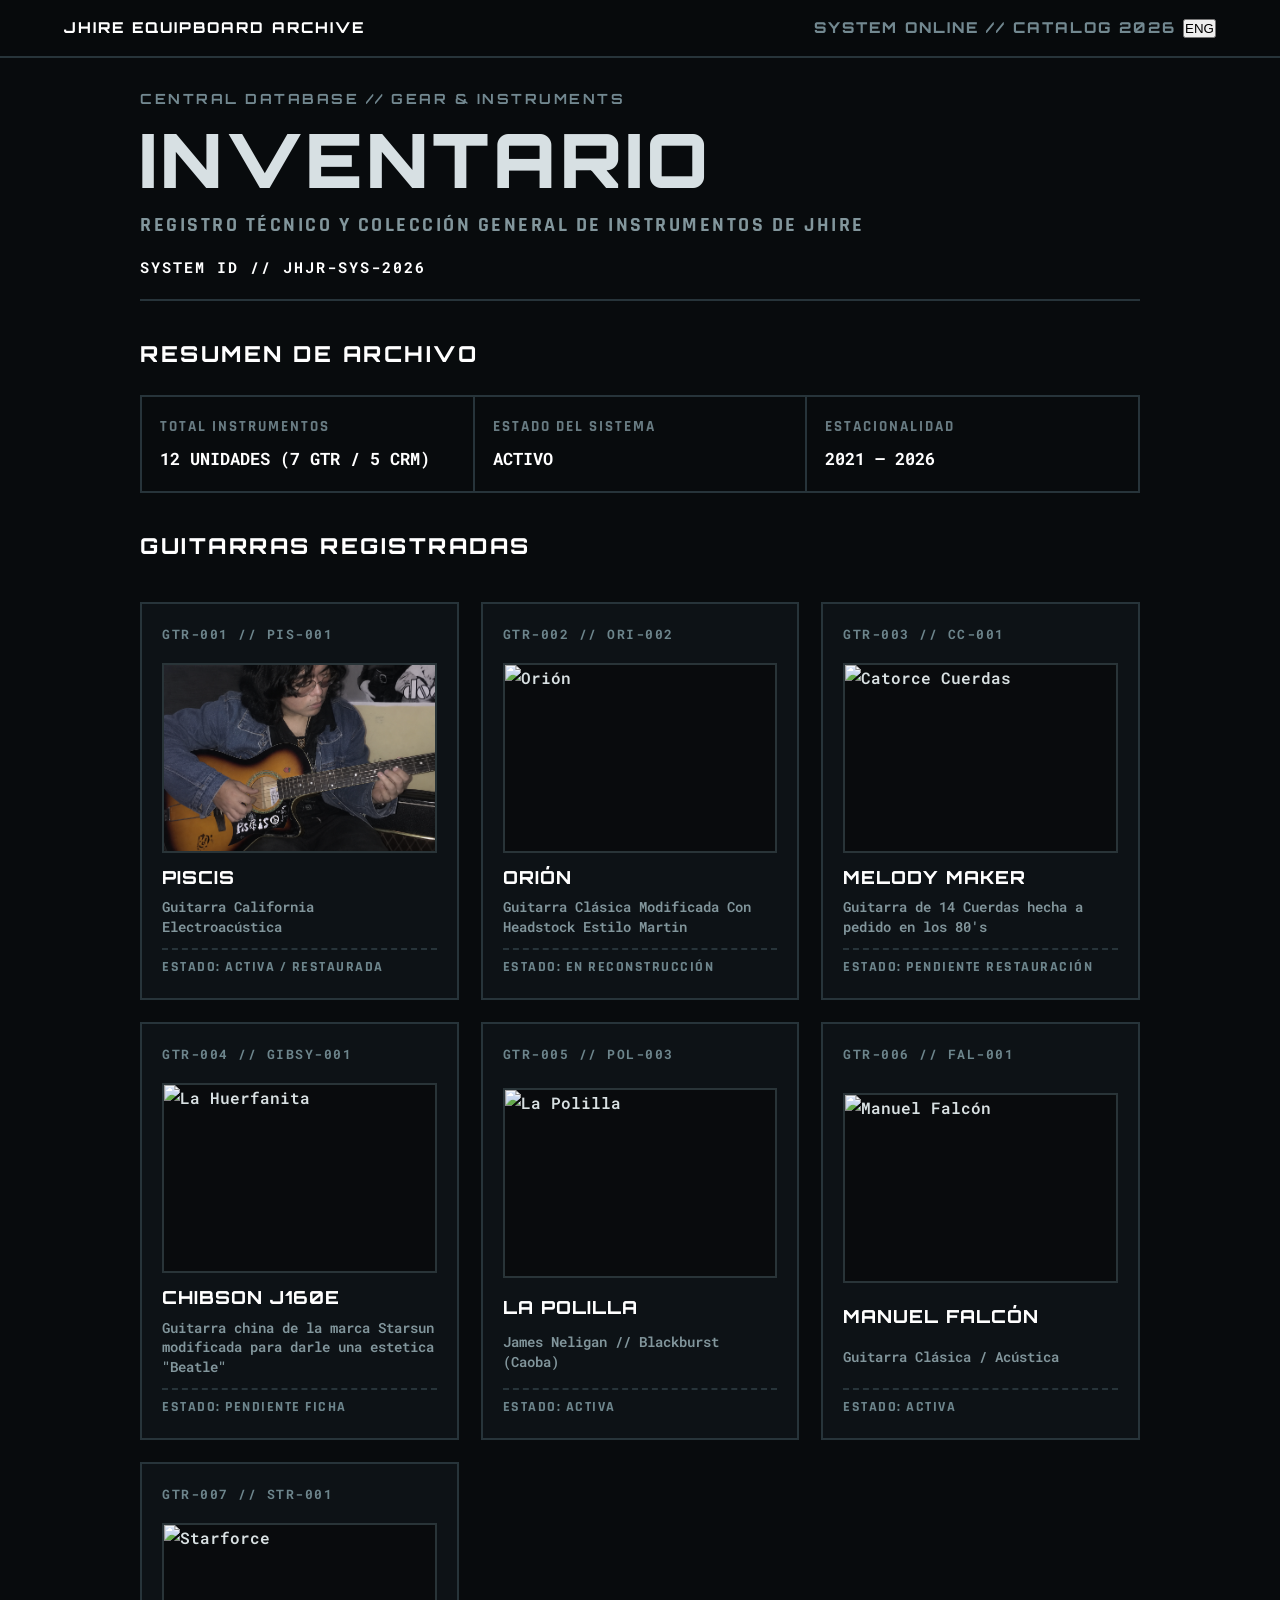
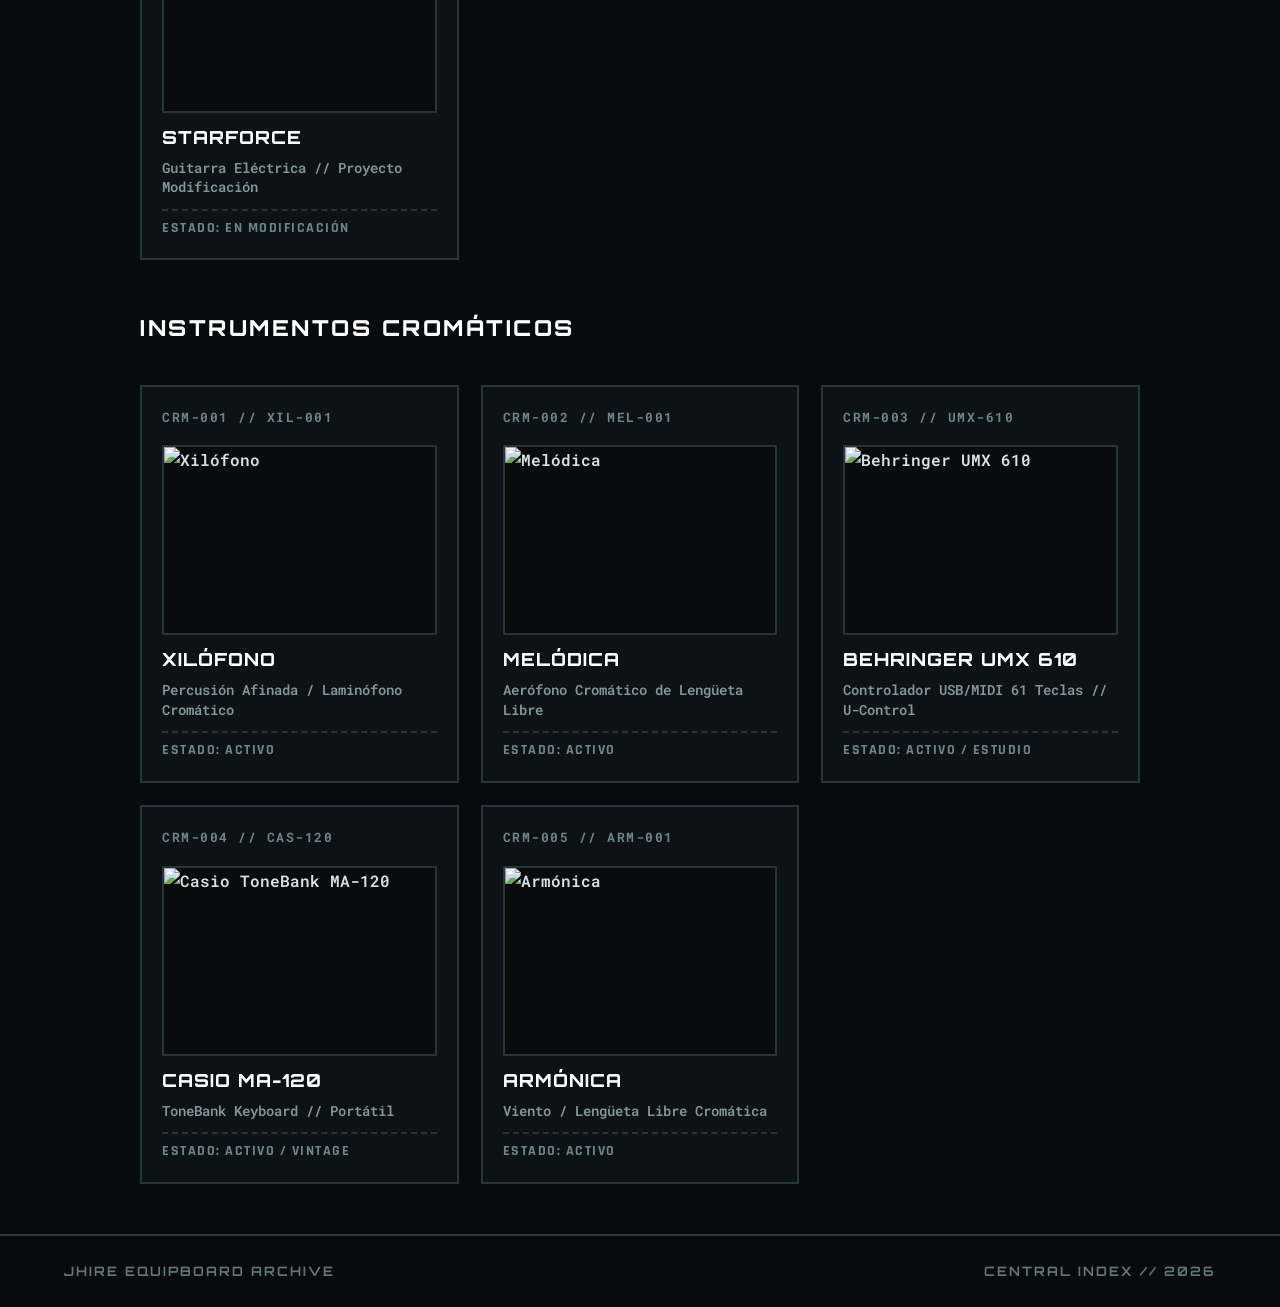
==== commit f00f6b9a: "Implement multilingual support in index.html Added multilingual support to the index.html file by in" ====
--- a/index.html
+++ b/index.html
@@ -13,51 +13,52 @@
 <body>
 
     <header>
-        <div class="system">
+        <div class="system" data-es="JHIRE EQUIPBOARD ARCHIVE" data-en="JHIRE EQUIPBOARD ARCHIVE">
             JHIRE EQUIPBOARD ARCHIVE
         </div>
         <div class="status">
-            SYSTEM ONLINE // CATALOG 2026
+            <span data-es="SYSTEM ONLINE // CATALOG 2026" data-en="SYSTEM ONLINE // CATALOG 2026">SYSTEM ONLINE // CATALOG 2026</span>
+            <button id="lang-btn" class="lang-toggle">ENG</button>
         </div>
     </header>
 
     <main>
 
         <section class="hero">
-            <div class="classification">
+            <div class="classification" data-es="CENTRAL DATABASE // GEAR & INSTRUMENTS" data-en="CENTRAL DATABASE // GEAR & INSTRUMENTS">
                 CENTRAL DATABASE // GEAR & INSTRUMENTS
             </div>
-            <h1>INVENTARIO</h1>
-            <p class="subtitle">
+            <h1 data-es="INVENTARIO" data-en="INVENTORY">INVENTARIO</h1>
+            <p class="subtitle" data-es="REGISTRO TÉCNICO Y COLECCIÓN GENERAL DE INSTRUMENTOS DE JHIRE" data-en="TECHNICAL LOG AND GENERAL INSTRUMENT COLLECTION OF JHIRE">
                 REGISTRO TÉCNICO Y COLECCIÓN GENERAL DE INSTRUMENTOS DE JHIRE
             </p>
-            <p class="serial">
+            <p class="serial" data-es="SYSTEM ID // JHJR-SYS-2026" data-en="SYSTEM ID // JHJR-SYS-2026">
                 SYSTEM ID // JHJR-SYS-2026
             </p>
         </section>
 
         <!-- DASHBOARD DE MÉTRICAS GENERALES -->
         <section class="specifications">
-            <h2>RESUMEN DE ARCHIVO</h2>
+            <h2 data-es="RESUMEN DE ARCHIVO" data-en="ARCHIVE SUMMARY">RESUMEN DE ARCHIVO</h2>
             <div class="data-grid">
                 <div>
-                    <span>TOTAL INSTRUMENTOS</span>
-                    <strong>12 UNIDADES (7 GTR / 5 CRM)</strong>
+                    <span data-es="TOTAL INSTRUMENTOS" data-en="TOTAL INSTRUMENTS">TOTAL INSTRUMENTOS</span>
+                    <strong data-es="12 UNIDADES (7 GTR / 5 CRM)" data-en="12 UNITS (7 GTR / 5 CRM)">12 UNIDADES (7 GTR / 5 CRM)</strong>
                 </div>
                 <div>
-                    <span>ESTADO DEL SISTEMA</span>
-                    <strong>ACTIVO</strong>
+                    <span data-es="ESTADO DEL SISTEMA" data-en="SYSTEM STATUS">ESTADO DEL SISTEMA</span>
+                    <strong data-es="ACTIVO" data-en="ACTIVE">ACTIVO</strong>
                 </div>
                 <div>
-                    <span>ESTACIONALIDAD</span>
-                    <strong>2021 — 2026</strong>
+                    <span data-es="ESTACIONALIDAD" data-en="TIMELINE">ESTACIONALIDAD</span>
+                    <strong data-es="2021 — 2026" data-en="2021 — 2026">2021 — 2026</strong>
                 </div>
             </div>
         </section>
 
         <!-- SECCIÓN 01: GUITARRAS REGISTRADAS -->
         <section class="catalog">
-            <h2>GUITARRAS REGISTRADAS</h2>
+            <h2 data-es="GUITARRAS REGISTRADAS" data-en="REGISTERED GUITARS">GUITARRAS REGISTRADAS</h2>
 
             <div class="guitar-grid">
 
@@ -66,9 +67,9 @@
                     <a href="guitarras/1_piscis/index_piscis.html" class="card-link">
                         <span class="serial">GTR-001 // PIS-001</span>
                         <img src="1-piscis-index.png" alt="Piscis">
-                        <h3>PISCIS</h3>
-                        <p>Guitarra California Electroacústica</p>
-                        <p class="status">ESTADO: ACTIVA / RESTAURADA</p>
+                        <h3 data-es="PISCIS" data-en="PISCIS">PISCIS</h3>
+                        <p data-es="Guitarra California Electroacústica" data-en="California Electro-Acoustic Guitar">Guitarra California Electroacústica</p>
+                        <p class="status" data-es="ESTADO: ACTIVA / RESTAURADA" data-en="STATUS: ACTIVE / RESTORED">ESTADO: ACTIVA / RESTAURADA</p>
                     </a>
                 </div>
 
@@ -77,9 +78,9 @@
                     <a href="guitarras/2_orion/index_orion.html" class="card-link">
                         <span class="serial">GTR-002 // ORI-002</span>
                         <img src="guitarras/2_orion/orion-main.jpg" alt="Orión">
-                        <h3>ORIÓN</h3>
-                        <p>Guitarra Clásica Modificada Con Headstock Estilo Martin</p>
-                        <p class="status">ESTADO: EN RECONSTRUCCIÓN</p>
+                        <h3 data-es="ORIÓN" data-en="ORION">ORIÓN</h3>
+                        <p data-es="Guitarra Clásica Modificada Con Headstock Estilo Martin" data-en="Classic Guitar Modified With Martin-Style Headstock">Guitarra Clásica Modificada Con Headstock Estilo Martin</p>
+                        <p class="status" data-es="ESTADO: EN RECONSTRUCCIÓN" data-en="STATUS: UNDER RECONSTRUCTION">ESTADO: EN RECONSTRUCCIÓN</p>
                     </a>
                 </div>
 
@@ -88,9 +89,9 @@
                     <a href="guitarras/3_catorce cuerdas/index_baca.html" class="card-link">
                         <span class="serial">GTR-003 // CC-001</span>
                         <img src="guitarras/3_catorce cuerdas/cc-main.jpg" alt="Catorce Cuerdas">
-                        <h3>MELODY MAKER</h3>
-                        <p>Guitarra de 14 Cuerdas hecha a pedido en los 80's</p>
-                        <p class="status">ESTADO: PENDIENTE RESTAURACIÓN</p>
+                        <h3 data-es="MELODY MAKER" data-en="MELODY MAKER">MELODY MAKER</h3>
+                        <p data-es="Guitarra de 14 Cuerdas hecha a pedido en los 80's" data-en="Custom-made 14-String Guitar from the 80s">Guitarra de 14 Cuerdas hecha a pedido en los 80's</p>
+                        <p class="status" data-es="ESTADO: PENDIENTE RESTAURACIÓN" data-en="STATUS: PENDING RESTORATION">ESTADO: PENDIENTE RESTAURACIÓN</p>
                     </a>
                 </div>
 
@@ -100,8 +101,8 @@
                         <span class="serial">GTR-004 // GIBSY-001</span>
                         <img src="guitarras/4_la_huerfanita/huerfanita-main.jpg" alt="La Huerfanita">
                         <h3>CHIBSON J160E</h3>
-                        <p>Guitarra china de la marca Starsun modificada para darle una estetica "Beatle"</p>
-                        <p class="status">ESTADO: PENDIENTE FICHA</p>
+                        <p data-es="Guitarra china de la marca Starsun modificada para darle una estetica &quot;Beatle&quot;" data-en="Starsun Chinese guitar modified for a &quot;Beatle&quot; aesthetic">Guitarra china de la marca Starsun modificada para darle una estetica "Beatle"</p>
+                        <p class="status" data-es="ESTADO: PENDIENTE FICHA" data-en="STATUS: PENDING SHEET">ESTADO: PENDIENTE FICHA</p>
                     </a>
                 </div>
 
@@ -110,9 +111,9 @@
                     <a href="guitarras/5_la_polilla/index_polilla.html" class="card-link">
                         <span class="serial">GTR-005 // POL-003</span>
                         <img src="guitarras/5_la_polilla/polilla-main.jpg" alt="La Polilla">
-                        <h3>LA POLILLA</h3>
-                        <p>James Neligan // Blackburst (Caoba)</p>
-                        <p class="status">ESTADO: ACTIVA</p>
+                        <h3 data-es="LA POLILLA" data-en="LA POLILLA">LA POLILLA</h3>
+                        <p data-es="James Neligan // Blackburst (Caoba)" data-en="James Neligan // Blackburst (Mahogany)">James Neligan // Blackburst (Caoba)</p>
+                        <p class="status" data-es="ESTADO: ACTIVA" data-en="STATUS: ACTIVE">ESTADO: ACTIVA</p>
                     </a>
                 </div>
 
@@ -121,9 +122,9 @@
                     <a href="guitarras/6_manuel_falcon/index_falcon.html" class="card-link">
                         <span class="serial">GTR-006 // FAL-001</span>
                         <img src="guitarras/6_manuel_falcon/falcon-main.jpg" alt="Manuel Falcón">
-                        <h3>MANUEL FALCÓN</h3>
-                        <p>Guitarra Clásica / Acústica</p>
-                        <p class="status">ESTADO: ACTIVA</p>
+                        <h3 data-es="MANUEL FALCÓN" data-en="MANUEL FALCON">MANUEL FALCÓN</h3>
+                        <p data-es="Guitarra Clásica / Acústica" data-en="Classical / Acoustic Guitar">Guitarra Clásica / Acústica</p>
+                        <p class="status" data-es="ESTADO: ACTIVA" data-en="STATUS: ACTIVE">ESTADO: ACTIVA</p>
                     </a>
                 </div>
 
@@ -132,9 +133,9 @@
                     <a href="guitarras/7_starforce/index_starforce.html" class="card-link">
                         <span class="serial">GTR-007 // STR-001</span>
                         <img src="guitarras/7_starforce/starforce-main.jpg" alt="Starforce">
-                        <h3>STARFORCE</h3>
-                        <p>Guitarra Eléctrica // Proyecto Modificación</p>
-                        <p class="status">ESTADO: EN MODIFICACIÓN</p>
+                        <h3 data-es="STARFORCE" data-en="STARFORCE">STARFORCE</h3>
+                        <p data-es="Guitarra Eléctrica // Proyecto Modificación" data-en="Electric Guitar // Modification Project">Guitarra Eléctrica // Proyecto Modificación</p>
+                        <p class="status" data-es="ESTADO: EN MODIFICACIÓN" data-en="STATUS: UNDER MODIFICATION">ESTADO: EN MODIFICACIÓN</p>
                     </a>
                 </div>
 
@@ -143,7 +144,7 @@
 
         <!-- SECCIÓN 02: INSTRUMENTOS CROMÁTICOS -->
         <section class="catalog">
-            <h2>INSTRUMENTOS CROMÁTICOS</h2>
+            <h2 data-es="INSTRUMENTOS CROMÁTICOS" data-en="CHROMATIC INSTRUMENTS">INSTRUMENTOS CROMÁTICOS</h2>
 
             <div class="guitar-grid">
 
@@ -152,9 +153,9 @@
                     <a href="cromaticos/1_xilofono/index_xilofono.html" class="card-link">
                         <span class="serial">CRM-001 // XIL-001</span>
                         <img src="cromaticos/1_xilofono/xilofono-main.jpg" alt="Xilófono">
-                        <h3>XILÓFONO</h3>
-                        <p>Percusión Afinada / Laminófono Cromático</p>
-                        <p class="status">ESTADO: ACTIVO</p>
+                        <h3 data-es="XILÓFONO" data-en="XYLOPHONE">XILÓFONO</h3>
+                        <p data-es="Percusión Afinada / Laminófono Cromático" data-en="Tuned Percussion / Chromatic Laminophone">Percusión Afinada / Laminófono Cromático</p>
+                        <p class="status" data-es="ESTADO: ACTIVO" data-en="STATUS: ACTIVE">ESTADO: ACTIVO</p>
                     </a>
                 </div>
 
@@ -163,9 +164,9 @@
                     <a href="cromaticos/2_melodica/index_melodica.html" class="card-link">
                         <span class="serial">CRM-002 // MEL-001</span>
                         <img src="cromaticos/2_melodica/melodica-main.jpg" alt="Melódica">
-                        <h3>MELÓDICA</h3>
-                        <p>Aerófono Cromático de Lengüeta Libre</p>
-                        <p class="status">ESTADO: ACTIVO</p>
+                        <h3 data-es="MELÓDICA" data-en="MELODICA">MELÓDICA</h3>
+                        <p data-es="Aerófono Cromático de Lengüeta Libre" data-en="Chromatic Free-Reed Aerophone">Aerófono Cromático de Lengüeta Libre</p>
+                        <p class="status" data-es="ESTADO: ACTIVO" data-en="STATUS: ACTIVE">ESTADO: ACTIVO</p>
                     </a>
                 </div>
 
@@ -175,8 +176,8 @@
                         <span class="serial">CRM-003 // UMX-610</span>
                         <img src="cromaticos/3_behringermidi/behringer-main.jpg" alt="Behringer UMX 610">
                         <h3>BEHRINGER UMX 610</h3>
-                        <p>Controlador USB/MIDI 61 Teclas // U-Control</p>
-                        <p class="status">ESTADO: ACTIVO / ESTUDIO</p>
+                        <p data-es="Controlador USB/MIDI 61 Teclas // U-Control" data-en="61-Key USB/MIDI Controller // U-Control">Controlador USB/MIDI 61 Teclas // U-Control</p>
+                        <p class="status" data-es="ESTADO: ACTIVO / ESTUDIO" data-en="STATUS: ACTIVE / STUDIO">ESTADO: ACTIVO / ESTUDIO</p>
                     </a>
                 </div>
 
@@ -186,8 +187,8 @@
                         <span class="serial">CRM-004 // CAS-120</span>
                         <img src="cromaticos/4_casiotonebank/casio-main.jpg" alt="Casio ToneBank MA-120">
                         <h3>CASIO MA-120</h3>
-                        <p>ToneBank Keyboard // Portátil</p>
-                        <p class="status">ESTADO: ACTIVO / VINTAGE</p>
+                        <p data-es="ToneBank Keyboard // Portátil" data-en="ToneBank Keyboard // Portable">ToneBank Keyboard // Portátil</p>
+                        <p class="status" data-es="ESTADO: ACTIVO / VINTAGE" data-en="STATUS: ACTIVE / VINTAGE">ESTADO: ACTIVO / VINTAGE</p>
                     </a>
                 </div>
 
@@ -196,9 +197,9 @@
                     <a href="cromaticos/5_armonica/index_armonica.html" class="card-link">
                         <span class="serial">CRM-005 // ARM-001</span>
                         <img src="cromaticos/5_armonica/armonica-main.jpg" alt="Armónica">
-                        <h3>ARMÓNICA</h3>
-                        <p>Viento / Lengüeta Libre Cromática</p>
-                        <p class="status">ESTADO: ACTIVO</p>
+                        <h3 data-es="ARMÓNICA" data-en="HARMONICA">ARMÓNICA</h3>
+                        <p data-es="Viento / Lengüeta Libre Cromática" data-en="Wind / Chromatic Free Reed">Viento / Lengüeta Libre Cromática</p>
+                        <p class="status" data-es="ESTADO: ACTIVO" data-en="STATUS: ACTIVE">ESTADO: ACTIVO</p>
                     </a>
                 </div>
 
@@ -208,9 +209,24 @@
     </main>
 
     <footer>
-        <p>JHIRE EQUIPBOARD ARCHIVE</p>
-        <p>CENTRAL INDEX // 2026</p>
+        <p data-es="JHIRE EQUIPBOARD ARCHIVE" data-en="JHIRE EQUIPBOARD ARCHIVE">JHIRE EQUIPBOARD ARCHIVE</p>
+        <p data-es="CENTRAL INDEX // 2026" data-en="CENTRAL INDEX // 2026">CENTRAL INDEX // 2026</p>
     </footer>
+
+    <script>
+        const langBtn = document.getElementById('lang-btn');
+        let currentLang = 'es';
+
+        langBtn.addEventListener('click', () => {
+            currentLang = currentLang === 'es' ? 'en' : 'es';
+            langBtn.textContent = currentLang === 'es' ? 'ENG' : 'ESP';
+
+            document.querySelectorAll('[data-en]').forEach(elemento => {
+                elemento.textContent = elemento.getAttribute(`data-${currentLang}`);
+            });
+        });
+    </script>
 
 </body>
 </html>
+
--- a/style.css
+++ b/style.css
@@ -182,10 +182,7 @@
 }
 
 .guitar-card {
-  display: flex;
-  flex-direction: column;
-  justify-content: space-between;
-  padding: 20px;
+  padding: 0; /* Se elimina el padding del contenedor principal */
   background: #0d1216;
   border: 2px solid #27343a;
   transition: all 0.3s ease;
@@ -197,7 +194,13 @@
   box-shadow: 0 4px 20px rgba(0, 0, 0, 0.6);
 }
 
-.guitar-card a {
+/* El enlace toma el control total del espacio y la estructura */
+.guitar-card a.card-link {
+  display: flex;
+  flex-direction: column;
+  justify-content: space-between;
+  height: 100%;
+  padding: 20px; /* El padding se asigna al área cliqueable */
   color: inherit;
   text-decoration: none;
 }
@@ -378,4 +381,4 @@
     flex-direction: column;
     gap: 8px;
   }
-}+}
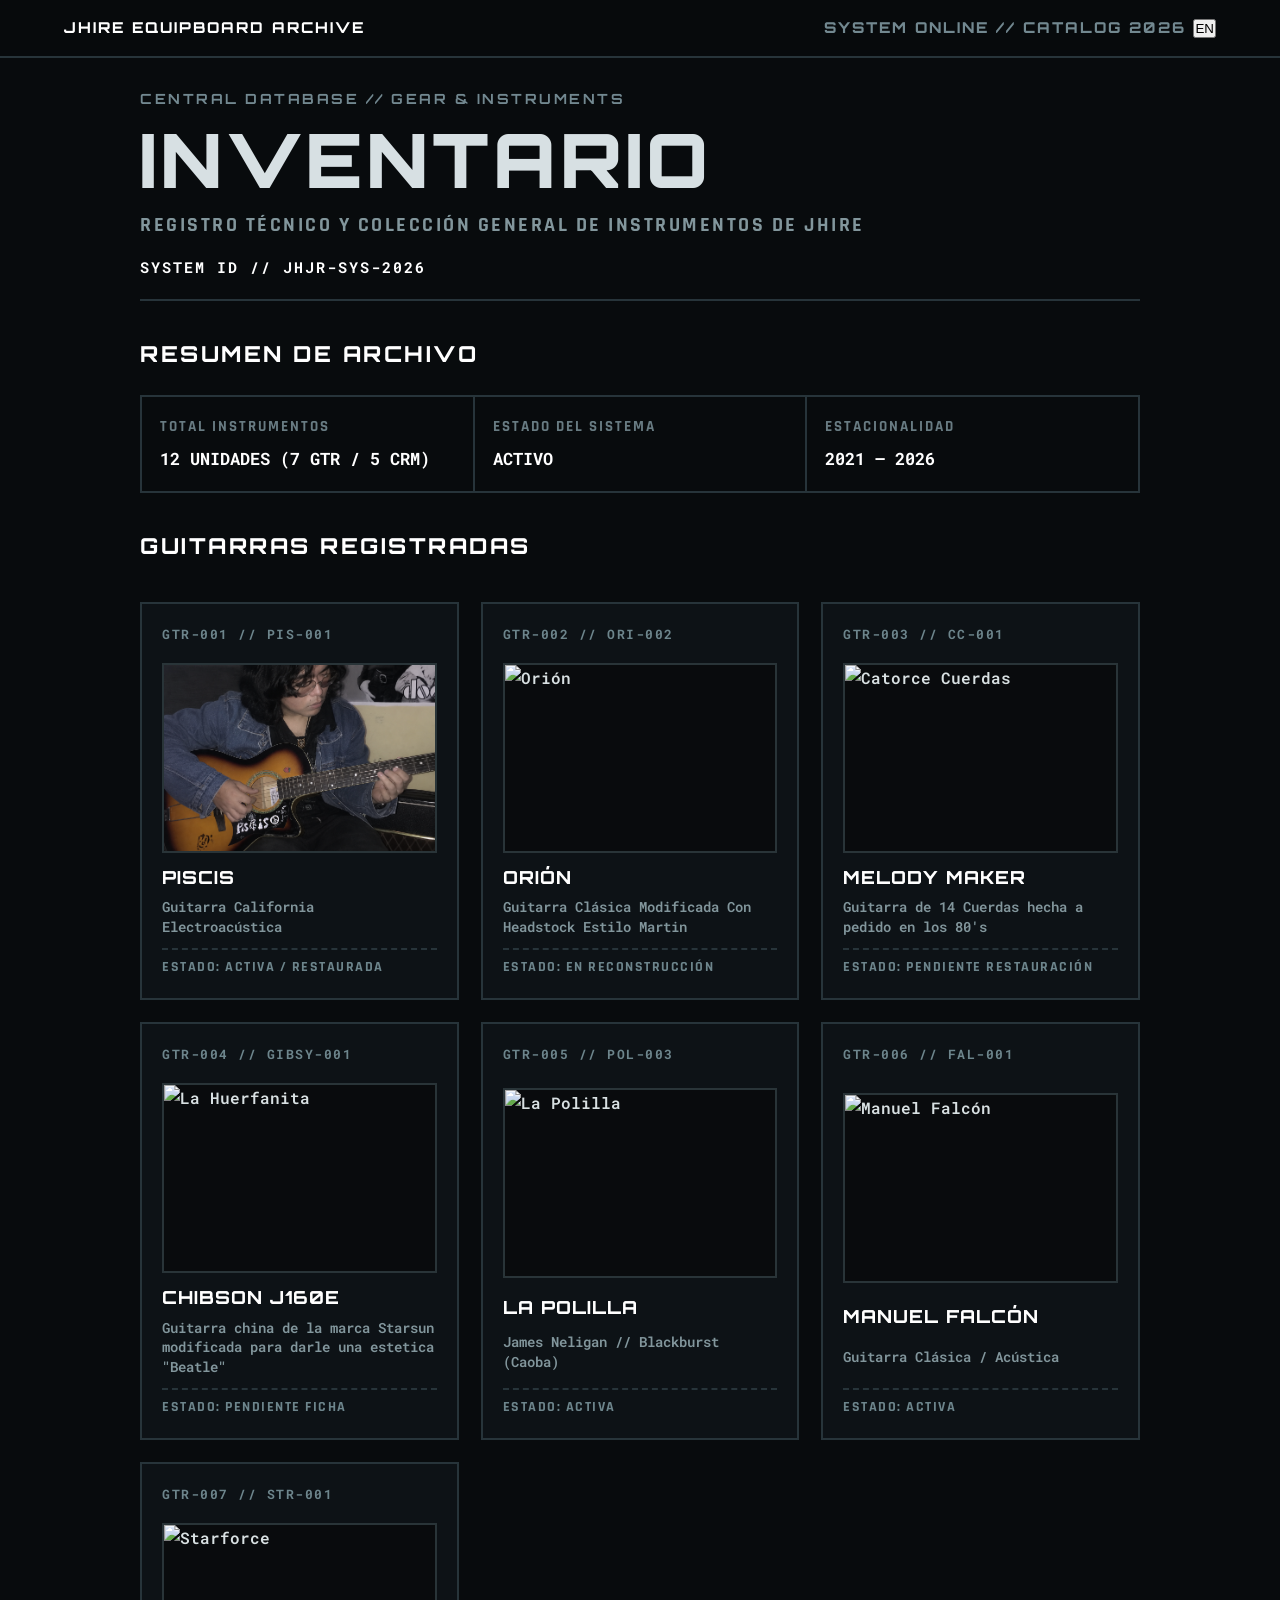
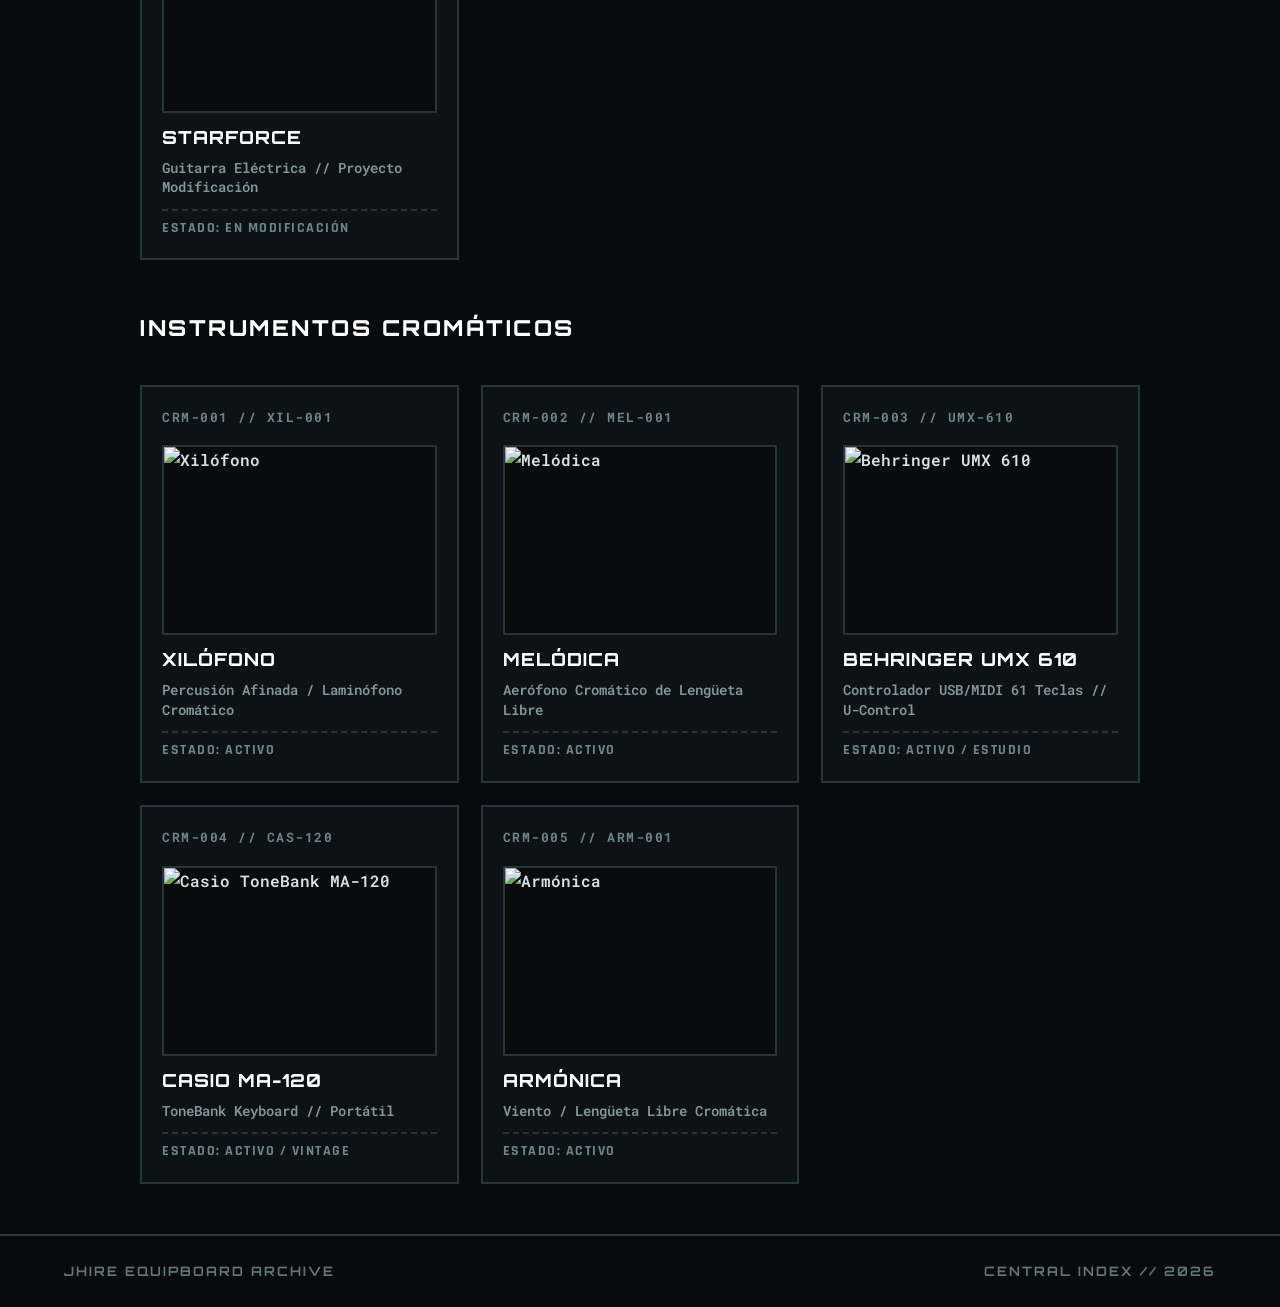
==== commit cc29afd6: "Change language button text from 'ENG' to 'EN'" ====
--- a/index.html
+++ b/index.html
@@ -18,7 +18,7 @@
         </div>
         <div class="status">
             <span data-es="SYSTEM ONLINE // CATALOG 2026" data-en="SYSTEM ONLINE // CATALOG 2026">SYSTEM ONLINE // CATALOG 2026</span>
-            <button id="lang-btn" class="lang-toggle">ENG</button>
+            <button id="lang-btn" class="lang-toggle">EN</button>
         </div>
     </header>
 
@@ -218,15 +218,18 @@
         let currentLang = 'es';
 
         langBtn.addEventListener('click', () => {
+            // Cambiamos el idioma activo
             currentLang = currentLang === 'es' ? 'en' : 'es';
-            langBtn.textContent = currentLang === 'es' ? 'ENG' : 'ESP';
+            
+            // El botón muestra el idioma al que puedes cambiar (si estás en ES muestra EN, si estás en EN muestra ES)
+            langBtn.textContent = currentLang === 'es' ? 'EN' : 'ES';
 
             document.querySelectorAll('[data-en]').forEach(elemento => {
-                elemento.textContent = elemento.getAttribute(`data-${currentLang}`);
+                const text = elemento.getAttribute(`data-${currentLang}`);
+                if (text) elemento.textContent = text;
             });
         });
     </script>
 
 </body>
 </html>
-
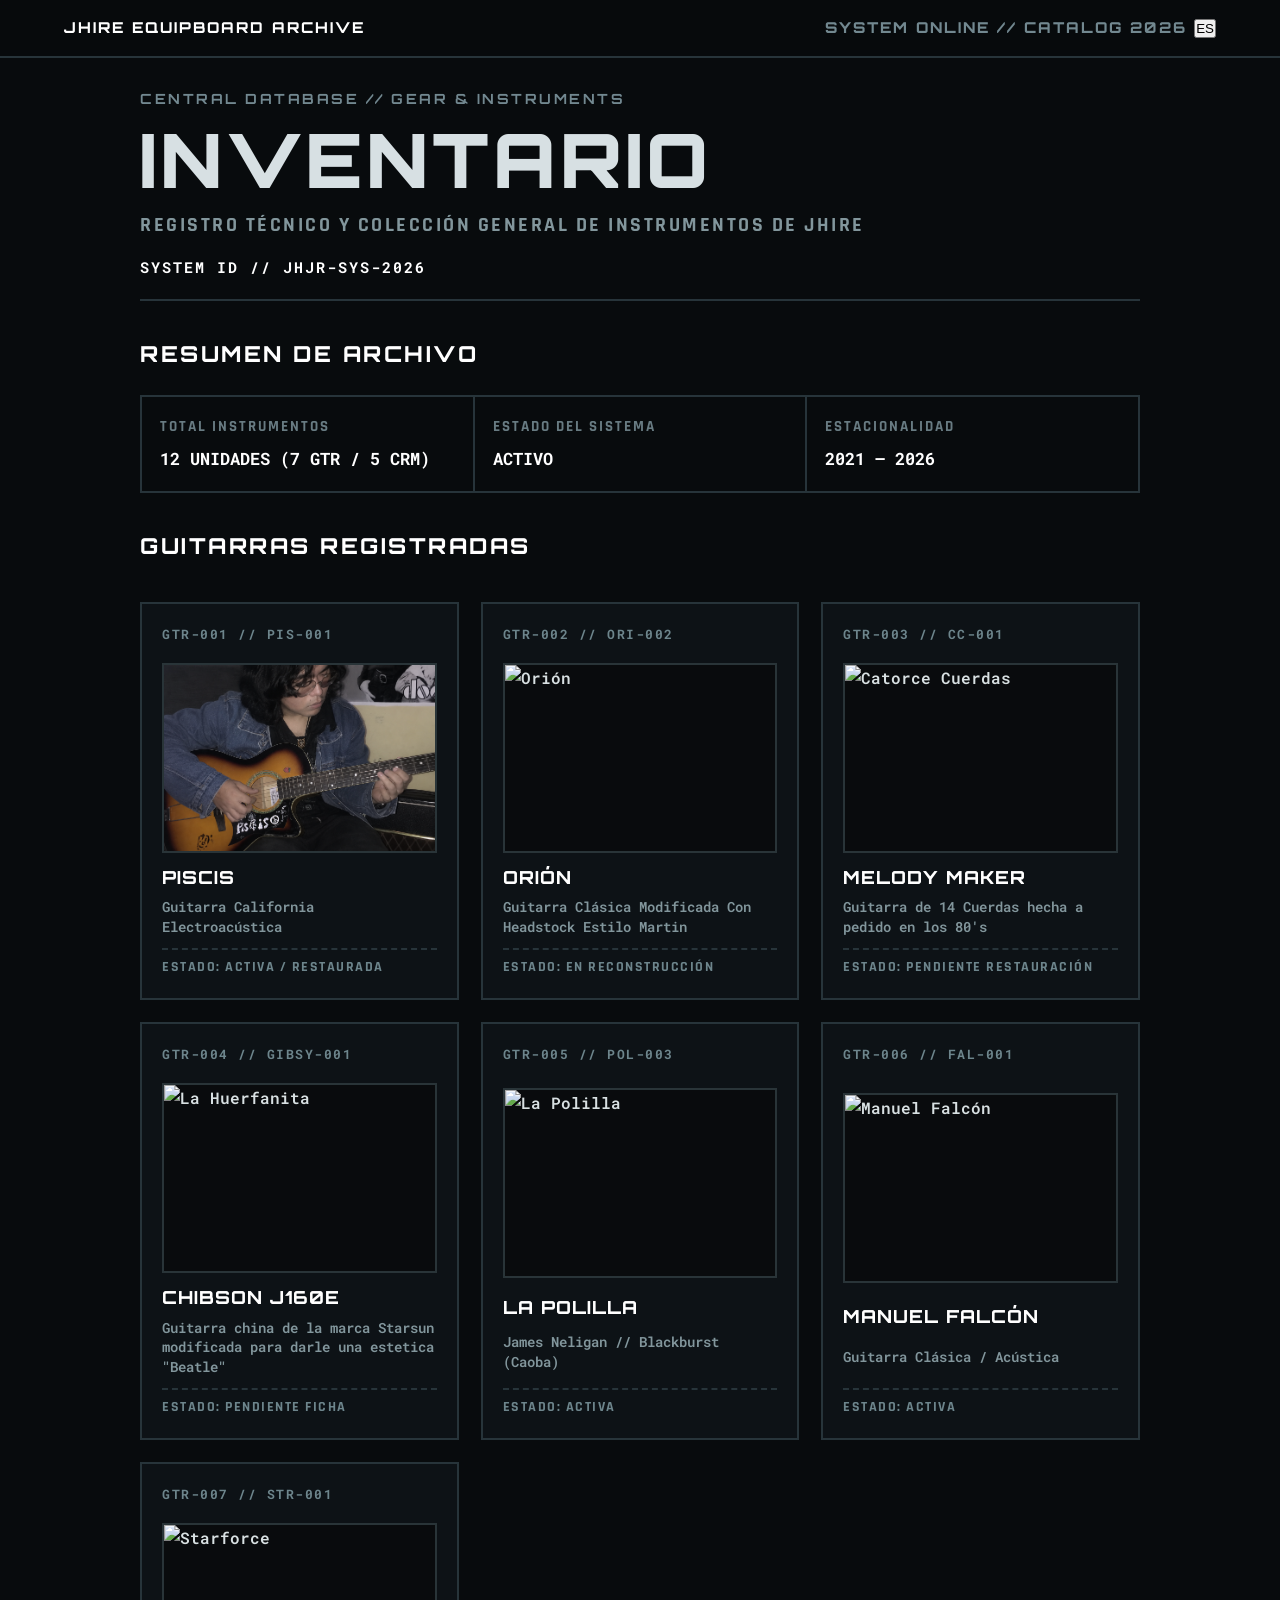
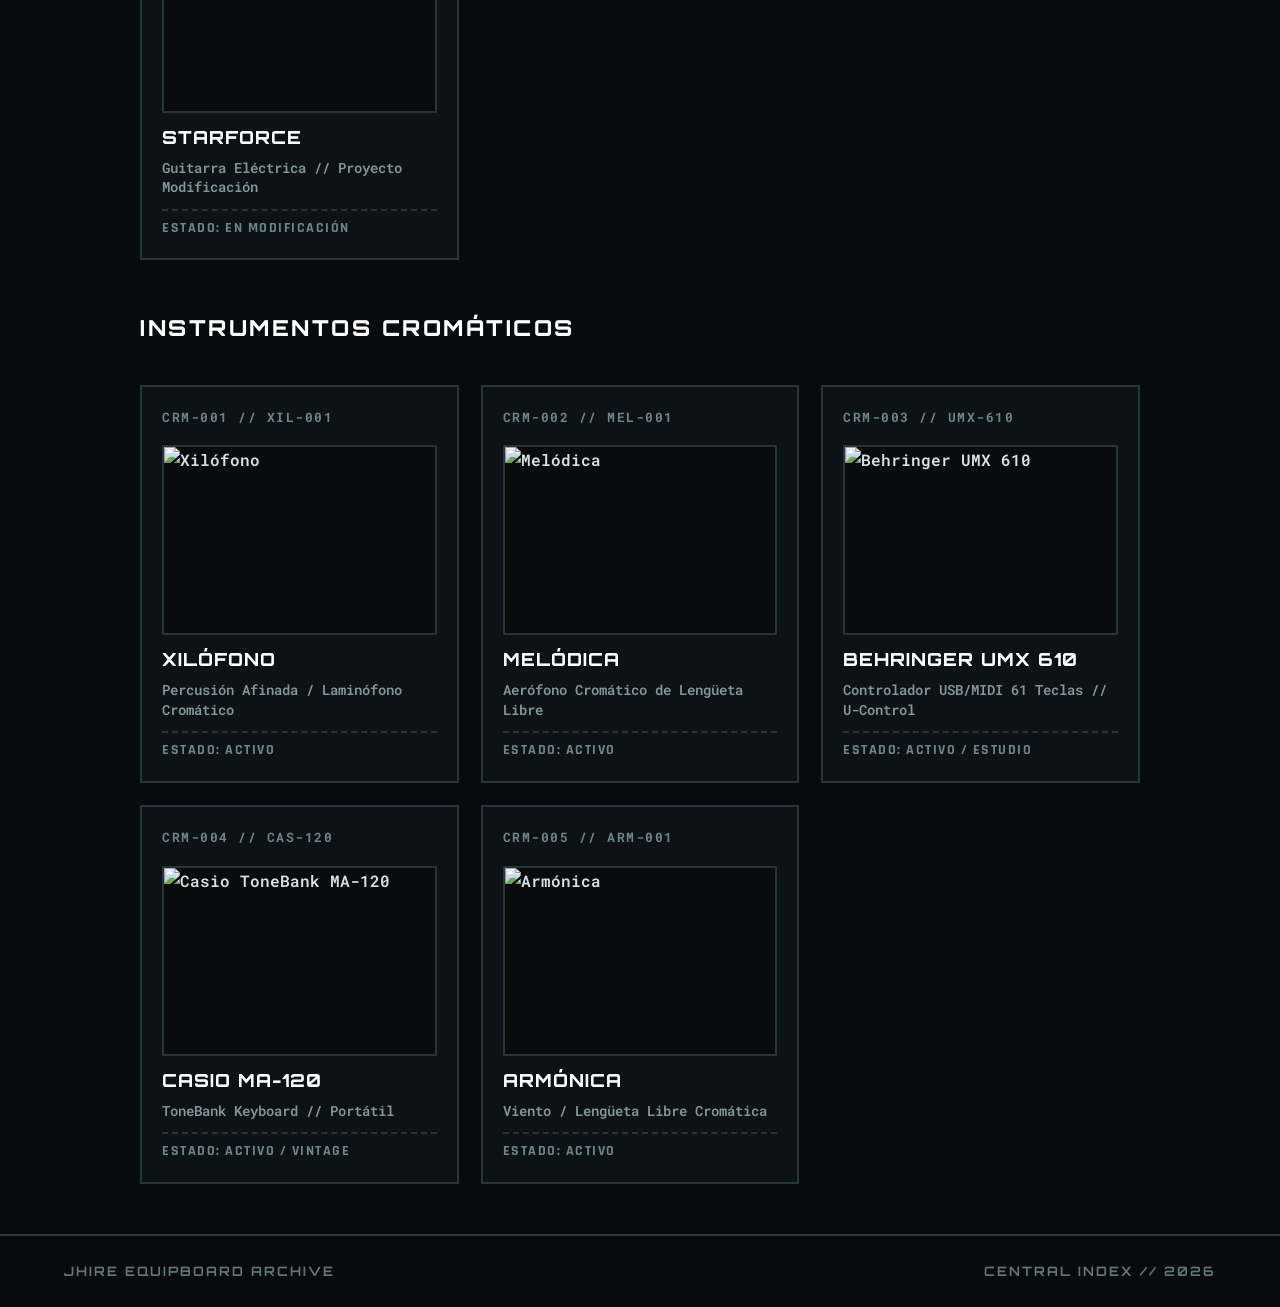
==== commit e0587c59: "Change language toggle button text from EN to ES" ====
--- a/index.html
+++ b/index.html
@@ -18,7 +18,7 @@
         </div>
         <div class="status">
             <span data-es="SYSTEM ONLINE // CATALOG 2026" data-en="SYSTEM ONLINE // CATALOG 2026">SYSTEM ONLINE // CATALOG 2026</span>
-            <button id="lang-btn" class="lang-toggle">EN</button>
+            <button id="lang-btn" class="lang-toggle">ES</button>
         </div>
     </header>
 
@@ -222,7 +222,7 @@
             currentLang = currentLang === 'es' ? 'en' : 'es';
             
             // El botón muestra el idioma al que puedes cambiar (si estás en ES muestra EN, si estás en EN muestra ES)
-            langBtn.textContent = currentLang === 'es' ? 'EN' : 'ES';
+            langBtn.textContent = currentLang === 'es' ? 'ES' : 'EN';
 
             document.querySelectorAll('[data-en]').forEach(elemento => {
                 const text = elemento.getAttribute(`data-${currentLang}`);
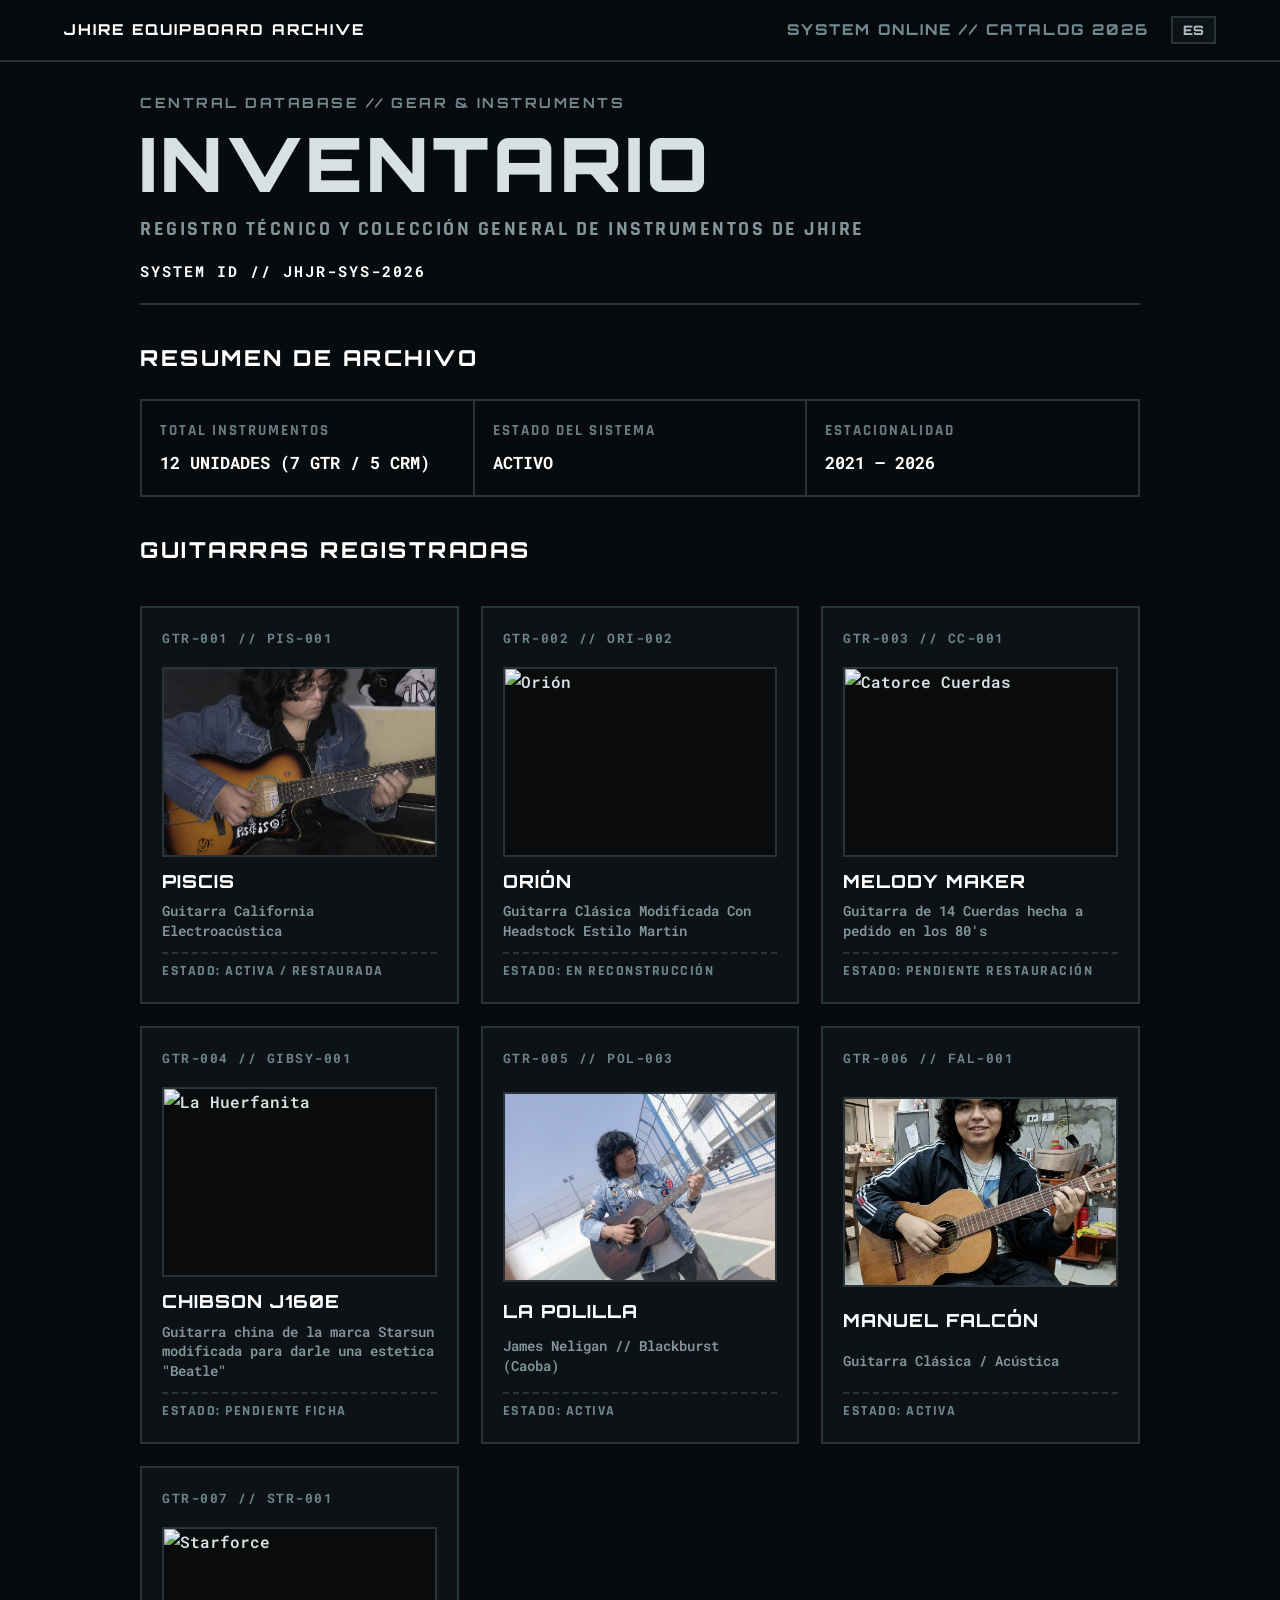
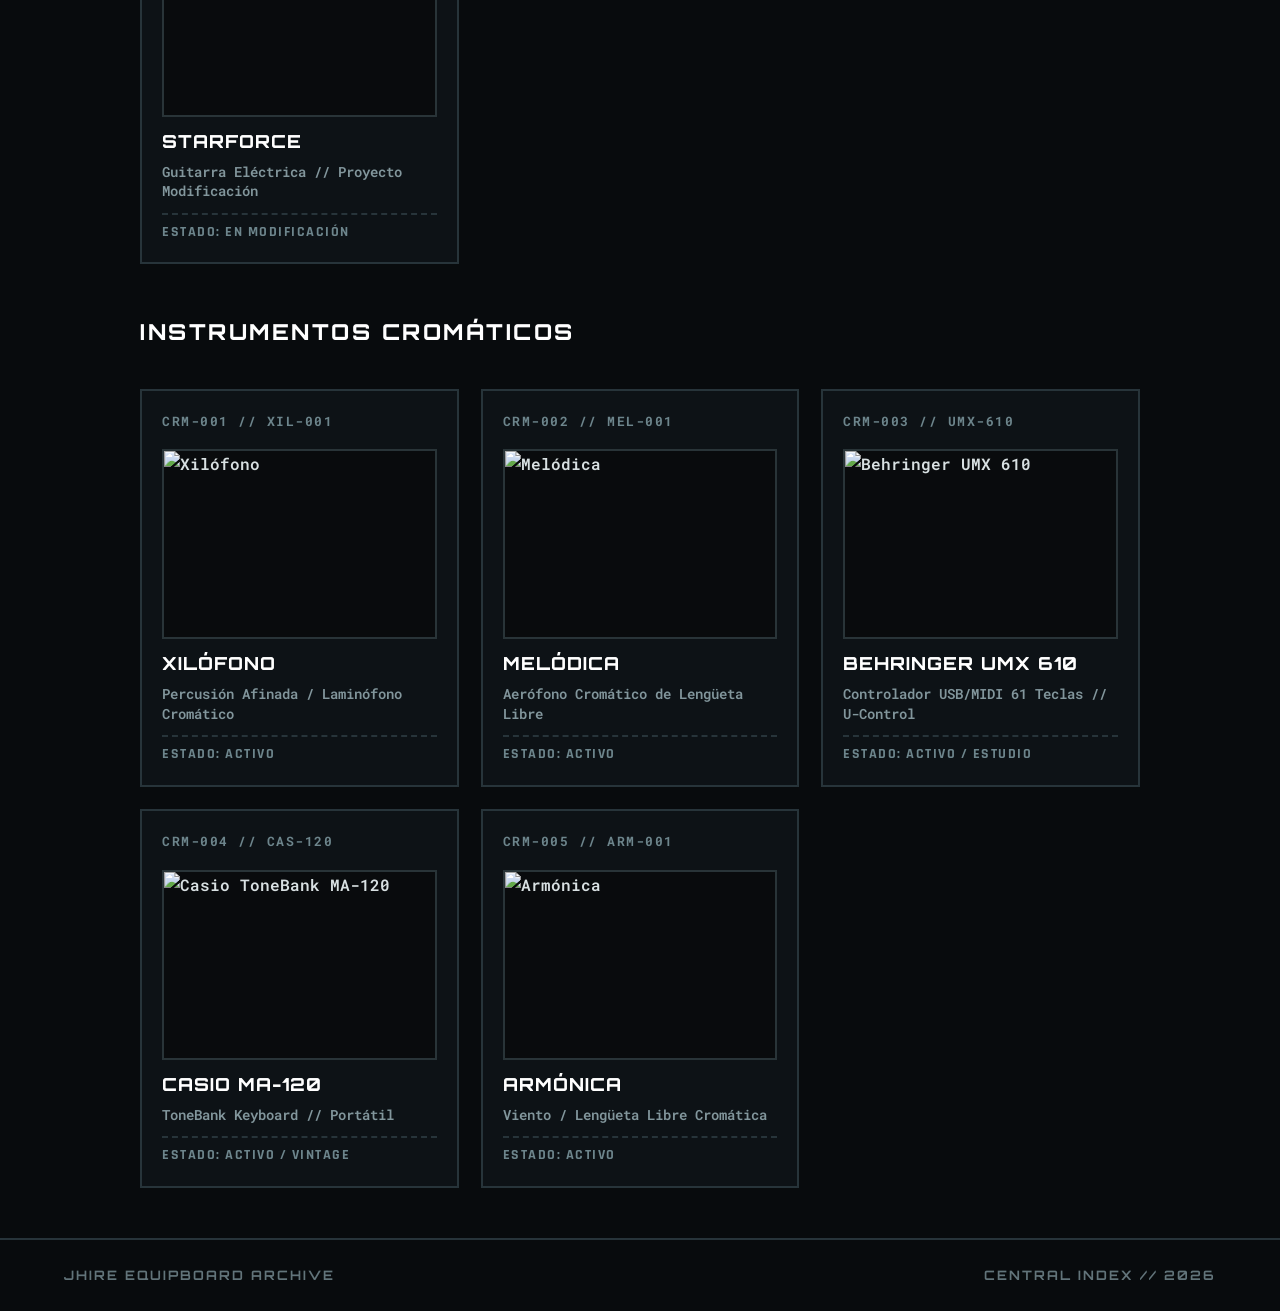
==== commit 5946766b: "Update guitar images in index.html" ====
--- a/index.html
+++ b/index.html
@@ -110,7 +110,7 @@
                 <div class="guitar-card">
                     <a href="guitarras/5_la_polilla/index_polilla.html" class="card-link">
                         <span class="serial">GTR-005 // POL-003</span>
-                        <img src="guitarras/5_la_polilla/polilla-main.jpg" alt="La Polilla">
+                        <img src="5-polilla-index.png" alt="La Polilla">
                         <h3 data-es="LA POLILLA" data-en="LA POLILLA">LA POLILLA</h3>
                         <p data-es="James Neligan // Blackburst (Caoba)" data-en="James Neligan // Blackburst (Mahogany)">James Neligan // Blackburst (Caoba)</p>
                         <p class="status" data-es="ESTADO: ACTIVA" data-en="STATUS: ACTIVE">ESTADO: ACTIVA</p>
@@ -121,7 +121,7 @@
                 <div class="guitar-card">
                     <a href="guitarras/6_manuel_falcon/index_falcon.html" class="card-link">
                         <span class="serial">GTR-006 // FAL-001</span>
-                        <img src="guitarras/6_manuel_falcon/falcon-main.jpg" alt="Manuel Falcón">
+                        <img src="6-falcon-index.png" alt="Manuel Falcón">
                         <h3 data-es="MANUEL FALCÓN" data-en="MANUEL FALCON">MANUEL FALCÓN</h3>
                         <p data-es="Guitarra Clásica / Acústica" data-en="Classical / Acoustic Guitar">Guitarra Clásica / Acústica</p>
                         <p class="status" data-es="ESTADO: ACTIVA" data-en="STATUS: ACTIVE">ESTADO: ACTIVA</p>
--- a/style.css
+++ b/style.css
@@ -48,6 +48,28 @@
 
 .status {
   color: #728890;
+}
+
+/* ===================================================
+   BOTÓN DE IDIOMA
+   =================================================== */
+.lang-toggle {
+  background: #0d1216;
+  color: #aebdc1;
+  border: 2px solid #27343a;
+  padding: 4px 10px;
+  margin-left: 15px;
+  font-family: 'Orbitron', sans-serif;
+  font-size: 13px;
+  font-weight: 800;
+  cursor: pointer;
+  transition: all 0.3s ease;
+}
+
+.lang-toggle:hover {
+  background: #27343a;
+  color: #ffffff;
+  border-color: #6d858c;
 }
 
 /* ===================================================
